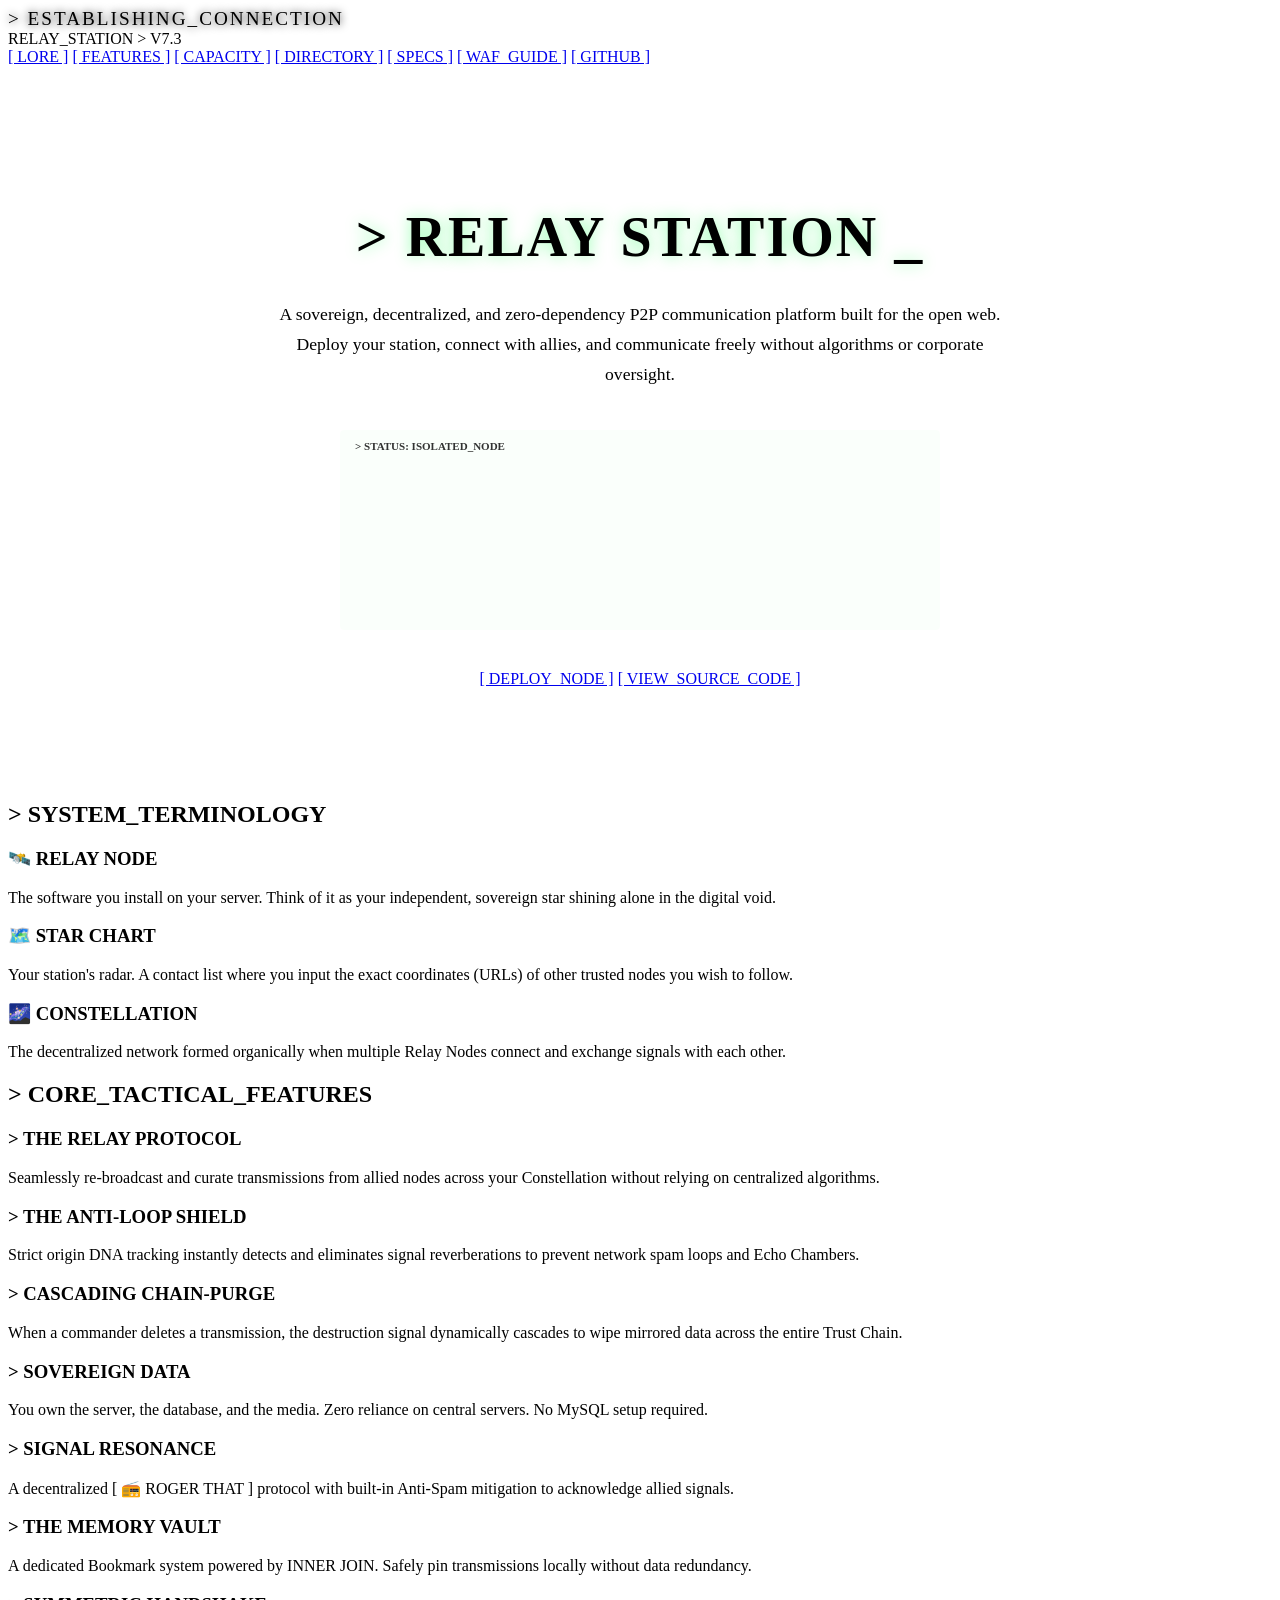
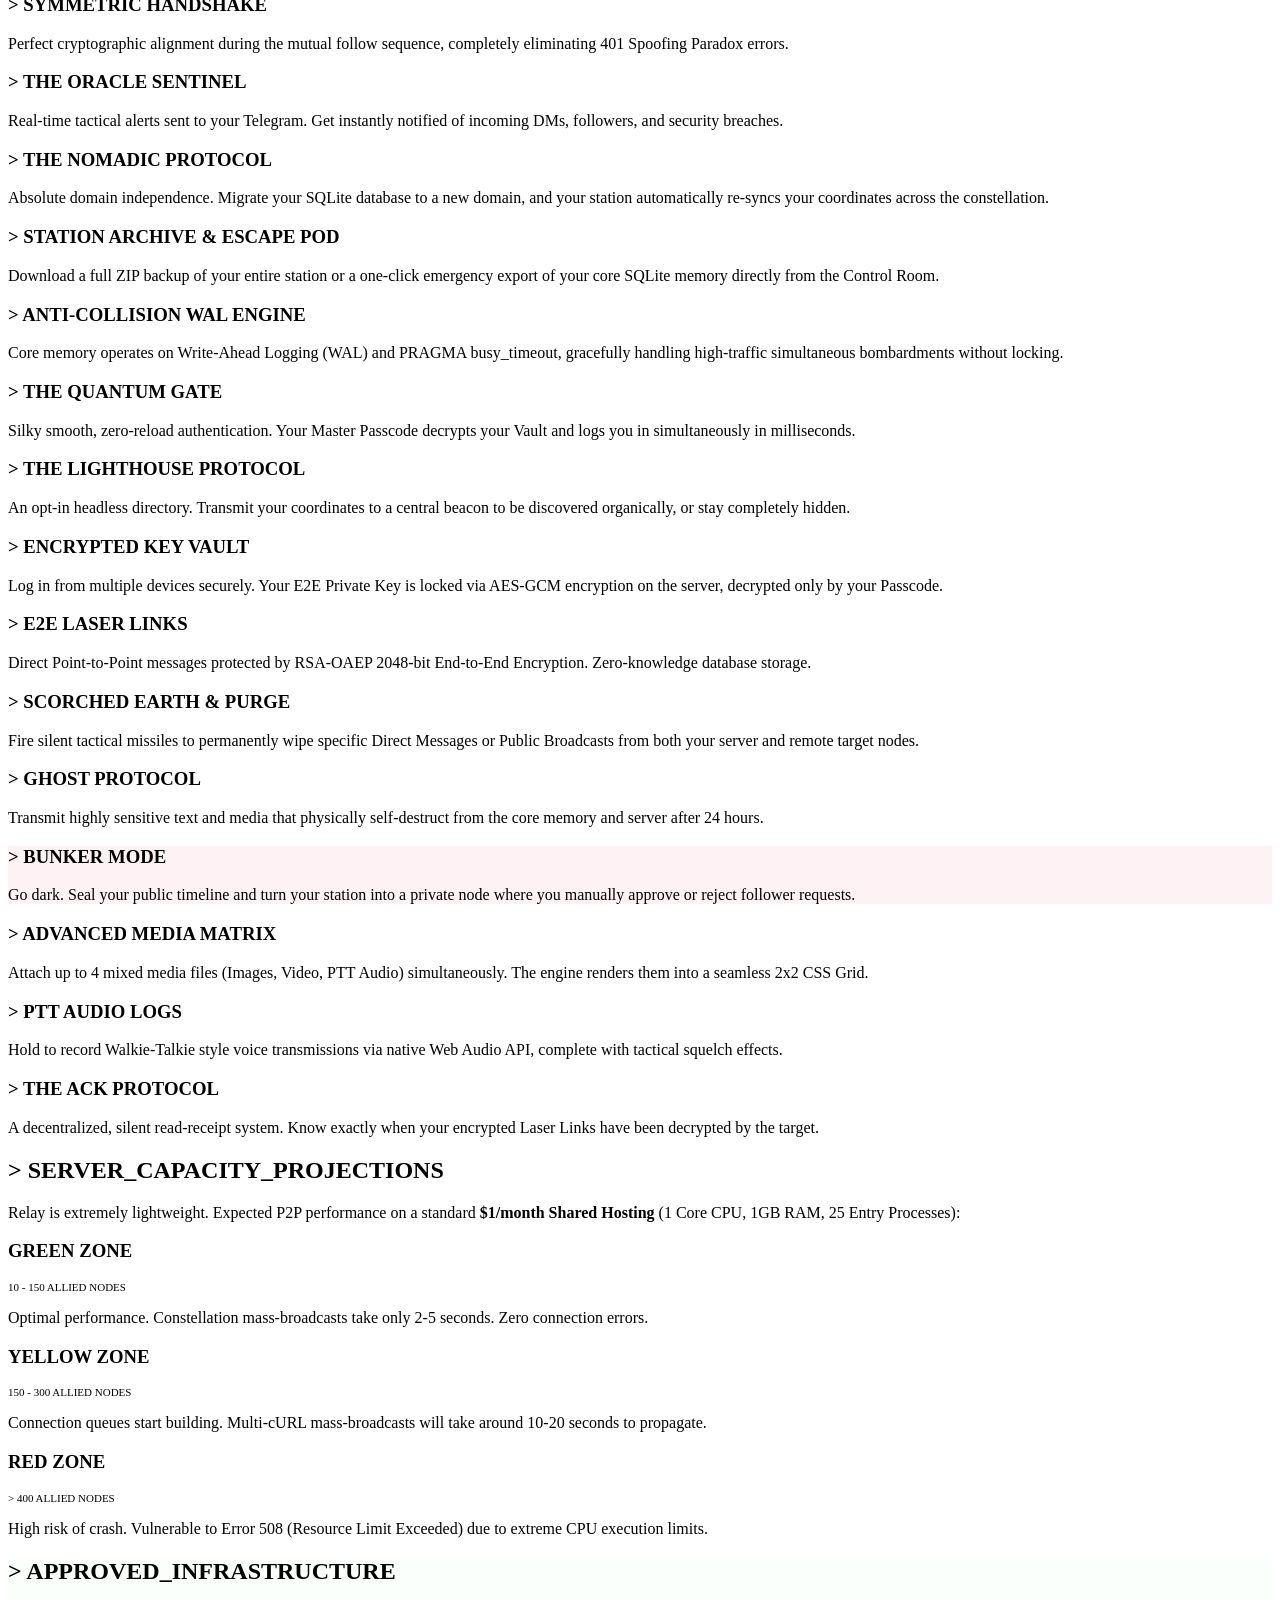
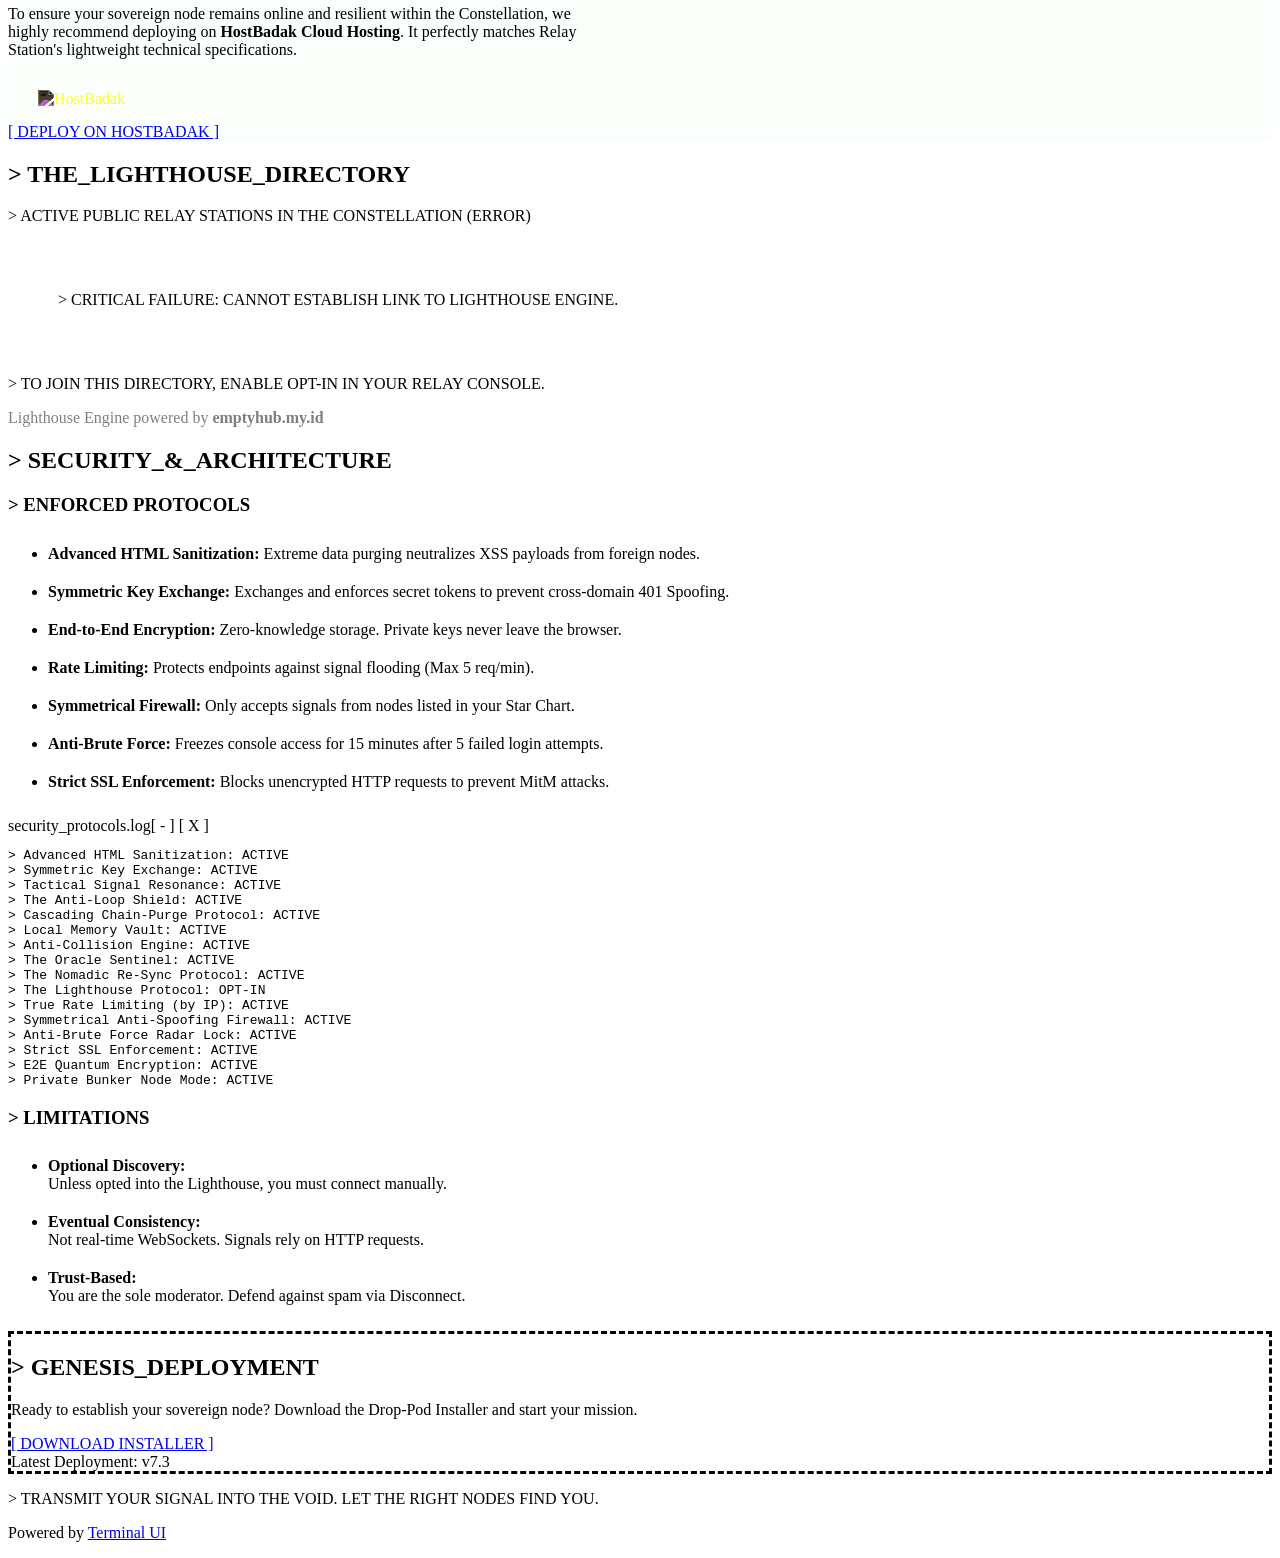
==== khusus/index.html @ 0b774e4c "Harden console, CSRF everywhere, remove the OTA RCE chain PHASE 3 - CSRF AND POST-ONLY STATE CHANGES" ====
<!DOCTYPE html>
<!-- saved from url=(0032)https://relay-station.pages.dev/ -->
<html lang="en"><head><meta http-equiv="Content-Type" content="text/html; charset=UTF-8">
    
    <meta name="viewport" content="width=device-width, initial-scale=1.0">
    <title>Relay Station | Sovereign Communication Node</title>
    <link rel="icon" href="https://relay-station.pages.dev/icon.svg" type="image/svg+xml">
    <link href="./index_files/css2" rel="stylesheet">
    <link rel="stylesheet" href="./index_files/terminal.css">
    <style>
        .hero-section { min-height: 75vh; display: flex; flex-direction: column; justify-content: center; align-items: center; text-align: center; padding: 20px; }
        .hero-title { font-size: 3.5rem; color: var(--t-green); margin-bottom: 10px; text-shadow: 0 0 15px rgba(0, 255, 65, 0.4); text-transform: uppercase; letter-spacing: 2px; }
        .hero-subtitle { font-size: 1.1rem; color: var(--t-green-dim); max-width: 750px; margin-bottom: 40px; line-height: 1.7; }
        @media (max-width: 768px) { .hero-title { font-size: 2rem; } }
        
        .sponsor-logo { filter: invert(1) opacity(0.9); transition: 0.3s ease; }
        .sponsor-card:hover .sponsor-logo { filter: invert(1) drop-shadow(0 0 8px rgba(0,255,65,0.6)); }

        /* Lighthouse Card Styles */
        .node-card { border: 1px solid var(--t-green-dim); background: rgba(0, 255, 65, 0.02); transition: all 0.3s ease; }
        .node-card:hover { border-color: var(--t-green); background: rgba(0, 255, 65, 0.05); box-shadow: 0 0 15px rgba(0, 255, 65, 0.1); transform: translateY(-2px); }
        .copy-btn { cursor: pointer; }
    </style>
</head>
<body class="t-crt">

    <div id="t-splash-screen" class="t-splash hidden" style="z-index: 999999; background-color: var(--bg-base);">
        <div class="font-bold text-success text-center" id="splash-text" style="font-size: 1.2rem; letter-spacing: 2px; text-shadow: 0 0 8px currentColor;">
            &gt; ESTABLISHING_CONNECTION<span class="t-loading-dots"></span>
        </div>
    </div>

    <nav class="t-navbar m-0">
        <div class="t-nav-brand d-flex align-items-center gap-2">
            <span class="t-led-dot t-led-green"></span>
            RELAY_STATION <span class="fs-small text-muted fw-normal ml-2">&gt; V7.3</span>
        </div>
        <div class="t-nav-menu">
            <a href="https://relay-station.pages.dev/#terminology">[ LORE ]</a>
            <a href="https://relay-station.pages.dev/#features">[ FEATURES ]</a>
            <a href="https://relay-station.pages.dev/#capacity">[ CAPACITY ]</a>
            <a href="https://relay-station.pages.dev/#lighthouse">[ DIRECTORY ]</a>
            <a href="https://relay-station.pages.dev/#architecture">[ SPECS ]</a>
            <a href="https://github.com/jeannesbryan/relay-station/blob/main/SECURITY.md" target="_blank">[ WAF_GUIDE ]</a>
            <a href="https://github.com/jeannesbryan/relay-station" target="_blank">[ GITHUB ]</a>
        </div>
    </nav>

    <div class="t-container-fluid mt-0">
        
        <section class="hero-section">
            <h1 class="hero-title font-bold" id="hero-title" style="min-height: 1.2em;">&gt; RELAY STATION <span class="t-blink">_</span></h1>
            <p class="hero-subtitle" id="hero-subtitle" style="opacity: 1; transition: opacity 1s;">
                A sovereign, decentralized, and zero-dependency P2P communication platform built for the open web. 
                Deploy your station, connect with allies, and communicate freely without algorithms or corporate oversight.
            </p>

            <style>
                .t-radar-container { width: 100%; max-width: 600px; height: 200px; margin: 0 auto 40px auto; position: relative; border: 1px dashed var(--t-green-dim); background: rgba(0,255,65,0.02); border-radius: 4px; overflow: hidden; opacity: 0; transition: opacity 1s ease 0.2s; display: flex; align-items: center; justify-content: center; }
                .holo-log { position: absolute; top: 10px; left: 15px; font-size: 11px; color: var(--t-green); opacity: 0.8; font-weight: bold; text-shadow: 0 0 5px var(--t-green); }
                
                /* Nodes */
                .h-node { position: absolute; border-radius: 50%; transition: all 0.5s ease; z-index: 10; }
                .n-local { width: 14px; height: 14px; background: var(--t-green); box-shadow: 0 0 10px var(--t-green); left: 20%; top: 50%; transform: translateY(-50%); }
                .n-remote { width: 14px; height: 14px; background: var(--t-yellow); box-shadow: 0 0 10px var(--t-yellow); right: 20%; top: 50%; transform: translateY(-50%); opacity: 0; }
                .n-const { width: 8px; height: 8px; background: var(--t-green-dim); box-shadow: 0 0 5px var(--t-green-dim); opacity: 0; }
                .nc1 { top: 20%; left: 40%; } .nc2 { top: 80%; left: 60%; } .nc3 { top: 30%; right: 10%; } .nc4 { top: 75%; left: 10%; }

                /* Links */
                .h-link { position: absolute; height: 2px; background: var(--t-green-dim); box-shadow: 0 0 5px var(--t-green-dim); top: 50%; transform: translateY(-50%); left: 20%; width: 0; transition: width 0.5s ease; z-index: 5; transform-origin: left; display: flex; align-items: center; }
                .link-c { position: absolute; height: 1px; background: rgba(0,255,65,0.3); opacity: 0; transition: opacity 1s ease; z-index: 4; transform-origin: left; }
                
                /* Data Packets */
                .packet { width: 6px; height: 6px; background: #fff; border-radius: 50%; box-shadow: 0 0 8px #fff; position: absolute; opacity: 0; }
                @keyframes sendPacket { 0% { left: 0; opacity: 1; } 50% { opacity: 1; } 100% { left: 100%; opacity: 0; } }
                @keyframes recvPacket { 0% { left: 100%; opacity: 1; background: var(--t-yellow); box-shadow: 0 0 8px var(--t-yellow); } 50% { opacity: 1; } 100% { left: 0; opacity: 0; } }

                /* State: Phase 2 (Scanning & Handshake) */
                .phase-scan .n-remote { opacity: 1; }
                .phase-scan .h-link { width: 60%; }
                
                /* State: Phase 3 (Transmission/WAL) */
                .phase-tx .n-remote { opacity: 1; }
                .phase-tx .h-link { width: 60%; }
                .phase-tx .p1 { animation: sendPacket 1.5s infinite linear; }
                .phase-tx .p2 { animation: recvPacket 1.5s infinite linear 0.7s; }

                /* State: Phase 4 (Constellation) */
                .phase-const .n-remote { opacity: 1; background: var(--t-green); box-shadow: 0 0 10px var(--t-green); }
                .phase-const .h-link { width: 60%; }
                .phase-const .n-const { opacity: 1; }
                .phase-const .link-c { opacity: 1; }
                
                /* Hardcoded angles for constellation net */
                .lc1 { top: 50%; left: 20%; width: 25%; transform: rotate(-50deg); }
                .lc2 { top: 50%; left: 20%; width: 45%; transform: rotate(35deg); }
                .lc3 { top: 20%; left: 40%; width: 45%; transform: rotate(15deg); }
                .lc4 { top: 80%; left: 60%; width: 35%; transform: rotate(-55deg); }
            </style>

            <div id="radar-hologram" class="t-radar-container phase-iso" style="opacity: 1;">
                <div id="holo-log" class="holo-log">&gt; STATUS: ISOLATED_NODE</div>
                
                <div class="h-node n-local"></div>
                <div class="h-node n-remote"></div>
                <div class="h-node n-const nc1"></div>
                <div class="h-node n-const nc2"></div>
                <div class="h-node n-const nc3"></div>
                <div class="h-node n-const nc4"></div>

                <div class="h-link">
                    <div class="packet p1"></div>
                    <div class="packet p2"></div>
                </div>

                <div class="link-c lc1"></div>
                <div class="link-c lc2"></div>
                <div class="link-c lc3"></div>
                <div class="link-c lc4"></div>
            </div>

            <script>
                document.addEventListener('DOMContentLoaded', function() {
                    // Inject fade-in for hologram
                    setTimeout(() => { document.getElementById('radar-hologram').style.opacity = '1'; }, 2000);

                    // Hologram State Machine
                    const holo = document.getElementById('radar-hologram');
                    const log = document.getElementById('holo-log');
                    
                    const states = [
                        { class: 'phase-iso', text: '> STATUS: ISOLATED_NODE' },
                        { class: 'phase-scan', text: '> TARGET_LOCKED: INITIATING_HANDSHAKE' },
                        { class: 'phase-tx', text: '> E2E_LINK_ESTABLISHED: BI-DIRECTIONAL_TX' },
                        { class: 'phase-const', text: '> CONSTELLATION_ORGANIC_NETWORK_ACTIVE' }
                    ];
                    
                    let currState = 0;
                    setInterval(() => {
                        currState = (currState + 1) % states.length;
                        holo.className = 't-radar-container ' + states[currState].class;
                        log.innerText = states[currState].text;
                    }, 4000); // Mengubah fase setiap 4 detik
                });
            </script>
            <div class="d-flex justify-content-center flex-wrap gap-3" id="hero-buttons" style="opacity: 1; transition: opacity 1s 0.3s;">
                <a href="https://relay-station.pages.dev/#download" class="t-btn font-bold t-glow">[ DEPLOY_NODE ]</a>
                <a href="https://github.com/jeannesbryan/relay-station" class="t-btn warning" target="_blank">[ VIEW_SOURCE_CODE ]</a>
            </div>
        </section>

        <section id="terminology" class="mb-5 t-container">
            <h2 class="t-card-header text-center mb-4">&gt; SYSTEM_TERMINOLOGY</h2>
            <div class="t-grid t-grid-3">
                <div class="t-card mb-0 text-center">
                    <h3 class="font-bold mb-3 text-success">🛰️ RELAY NODE</h3>
                    <p class="text-muted fs-small m-0">The software you install on your server. Think of it as your independent, sovereign star shining alone in the digital void.</p>
                </div>
                <div class="t-card mb-0 text-center">
                    <h3 class="font-bold mb-3 text-success">🗺️ STAR CHART</h3>
                    <p class="text-muted fs-small m-0">Your station's radar. A contact list where you input the exact coordinates (URLs) of other trusted nodes you wish to follow.</p>
                </div>
                <div class="t-card mb-0 text-center">
                    <h3 class="font-bold mb-3 text-success">🌌 CONSTELLATION</h3>
                    <p class="text-muted fs-small m-0">The decentralized network formed organically when multiple Relay Nodes connect and exchange signals with each other.</p>
                </div>
            </div>
        </section>

        <section id="features" class="mb-5 t-container-fluid">
            <h2 class="t-card-header text-center mb-4">&gt; CORE_TACTICAL_FEATURES</h2>
            <div class="t-grid t-grid-3">
                <div class="t-card mb-0">
                    <h3 class="font-bold mb-2 text-success">&gt; THE RELAY PROTOCOL</h3>
                    <p class="text-muted fs-small m-0">Seamlessly re-broadcast and curate transmissions from allied nodes across your Constellation without relying on centralized algorithms.</p>
                </div>
                <div class="t-card mb-0">
                    <h3 class="font-bold mb-2 text-success">&gt; THE ANTI-LOOP SHIELD</h3>
                    <p class="text-muted fs-small m-0">Strict origin DNA tracking instantly detects and eliminates signal reverberations to prevent network spam loops and Echo Chambers.</p>
                </div>
                <div class="t-card mb-0">
                    <h3 class="font-bold mb-2 text-danger">&gt; CASCADING CHAIN-PURGE</h3>
                    <p class="text-muted fs-small m-0">When a commander deletes a transmission, the destruction signal dynamically cascades to wipe mirrored data across the entire Trust Chain.</p>
                </div>
                <div class="t-card mb-0">
                    <h3 class="font-bold mb-2 text-warning">&gt; SOVEREIGN DATA</h3>
                    <p class="text-muted fs-small m-0">You own the server, the database, and the media. Zero reliance on central servers. No MySQL setup required.</p>
                </div>
                <div class="t-card mb-0">
                    <h3 class="font-bold mb-2 text-success">&gt; SIGNAL RESONANCE</h3>
                    <p class="text-muted fs-small m-0">A decentralized [ 📻 ROGER THAT ] protocol with built-in Anti-Spam mitigation to acknowledge allied signals.</p>
                </div>
                <div class="t-card mb-0">
                    <h3 class="font-bold mb-2 text-success">&gt; THE MEMORY VAULT</h3>
                    <p class="text-muted fs-small m-0">A dedicated Bookmark system powered by INNER JOIN. Safely pin transmissions locally without data redundancy.</p>
                </div>
                <div class="t-card mb-0">
                    <h3 class="font-bold mb-2 text-warning">&gt; SYMMETRIC HANDSHAKE</h3>
                    <p class="text-muted fs-small m-0">Perfect cryptographic alignment during the mutual follow sequence, completely eliminating 401 Spoofing Paradox errors.</p>
                </div>
                <div class="t-card mb-0">
                    <h3 class="font-bold mb-2 text-warning">&gt; THE ORACLE SENTINEL</h3>
                    <p class="text-muted fs-small m-0">Real-time tactical alerts sent to your Telegram. Get instantly notified of incoming DMs, followers, and security breaches.</p>
                </div>
                <div class="t-card mb-0">
                    <h3 class="font-bold mb-2 text-warning">&gt; THE NOMADIC PROTOCOL</h3>
                    <p class="text-muted fs-small m-0">Absolute domain independence. Migrate your SQLite database to a new domain, and your station automatically re-syncs your coordinates across the constellation.</p>
                </div>
                <div class="t-card mb-0">
                    <h3 class="font-bold mb-2 text-success">&gt; STATION ARCHIVE &amp; ESCAPE POD</h3>
                    <p class="text-muted fs-small m-0">Download a full ZIP backup of your entire station or a one-click emergency export of your core SQLite memory directly from the Control Room.</p>
                </div>
                <div class="t-card mb-0">
                    <h3 class="font-bold mb-2 text-success">&gt; ANTI-COLLISION WAL ENGINE</h3>
                    <p class="text-muted fs-small m-0">Core memory operates on Write-Ahead Logging (WAL) and PRAGMA busy_timeout, gracefully handling high-traffic simultaneous bombardments without locking.</p>
                </div>
                <div class="t-card mb-0">
                    <h3 class="font-bold mb-2 text-success">&gt; THE QUANTUM GATE</h3>
                    <p class="text-muted fs-small m-0">Silky smooth, zero-reload authentication. Your Master Passcode decrypts your Vault and logs you in simultaneously in milliseconds.</p>
                </div>
                <div class="t-card mb-0">
                    <h3 class="font-bold mb-2 text-warning">&gt; THE LIGHTHOUSE PROTOCOL</h3>
                    <p class="text-muted fs-small m-0">An opt-in headless directory. Transmit your coordinates to a central beacon to be discovered organically, or stay completely hidden.</p>
                </div>
                <div class="t-card mb-0">
                    <h3 class="font-bold mb-2 text-warning">&gt; ENCRYPTED KEY VAULT</h3>
                    <p class="text-muted fs-small m-0">Log in from multiple devices securely. Your E2E Private Key is locked via AES-GCM encryption on the server, decrypted only by your Passcode.</p>
                </div>
                <div class="t-card mb-0">
                    <h3 class="font-bold mb-2 text-warning">&gt; E2E LASER LINKS</h3>
                    <p class="text-muted fs-small m-0">Direct Point-to-Point messages protected by RSA-OAEP 2048-bit End-to-End Encryption. Zero-knowledge database storage.</p>
                </div>
                <div class="t-card mb-0">
                    <h3 class="font-bold mb-2 text-danger">&gt; SCORCHED EARTH &amp; PURGE</h3>
                    <p class="text-muted fs-small m-0">Fire silent tactical missiles to permanently wipe specific Direct Messages or Public Broadcasts from both your server and remote target nodes.</p>
                </div>
                <div class="t-card mb-0">
                    <h3 class="font-bold mb-2 text-danger">&gt; GHOST PROTOCOL</h3>
                    <p class="text-muted fs-small m-0">Transmit highly sensitive text and media that physically self-destruct from the core memory and server after 24 hours.</p>
                </div>
                <div class="t-card mb-0" style="border-color: var(--t-red); background: rgba(255,0,65,0.05);">
                    <h3 class="font-bold mb-2 text-danger">&gt; BUNKER MODE</h3>
                    <p class="text-muted fs-small m-0">Go dark. Seal your public timeline and turn your station into a private node where you manually approve or reject follower requests.</p>
                </div>
                <div class="t-card mb-0">
                    <h3 class="font-bold mb-2 text-success">&gt; ADVANCED MEDIA MATRIX</h3>
                    <p class="text-muted fs-small m-0">Attach up to 4 mixed media files (Images, Video, PTT Audio) simultaneously. The engine renders them into a seamless 2x2 CSS Grid.</p>
                </div>
                <div class="t-card mb-0">
                    <h3 class="font-bold mb-2 text-success">&gt; PTT AUDIO LOGS</h3>
                    <p class="text-muted fs-small m-0">Hold to record Walkie-Talkie style voice transmissions via native Web Audio API, complete with tactical squelch effects.</p>
                </div>
                <div class="t-card mb-0">
                    <h3 class="font-bold mb-2 text-success">&gt; THE ACK PROTOCOL</h3>
                    <p class="text-muted fs-small m-0">A decentralized, silent read-receipt system. Know exactly when your encrypted Laser Links have been decrypted by the target.</p>
                </div>
            </div>
        </section>

        <section id="capacity" class="mb-5 t-container">
            <h2 class="t-card-header text-center mb-2">&gt; SERVER_CAPACITY_PROJECTIONS</h2>
            <p class="text-center text-muted mb-4 fs-small">Relay is extremely lightweight. Expected P2P performance on a standard <strong>$1/month Shared Hosting</strong> (1 Core CPU, 1GB RAM, 25 Entry Processes):</p>
            
            <div class="t-grid t-grid-3">
                <div class="t-card mb-0" style="border-color: var(--t-green-dim);">
                    <h3 class="font-bold mb-2 text-success"><span class="t-led-dot t-led-green"></span> GREEN ZONE</h3>
                    <div class="text-success mb-2" style="font-size: 11px;">10 - 150 ALLIED NODES</div>
                    <p class="text-muted fs-small m-0">Optimal performance. Constellation mass-broadcasts take only 2-5 seconds. Zero connection errors.</p>
                </div>
                <div class="t-card mb-0 warning">
                    <h3 class="font-bold mb-2 text-warning"><span class="t-led-dot t-led-yellow"></span> YELLOW ZONE</h3>
                    <div class="text-warning mb-2" style="font-size: 11px;">150 - 300 ALLIED NODES</div>
                    <p class="text-muted fs-small m-0">Connection queues start building. Multi-cURL mass-broadcasts will take around 10-20 seconds to propagate.</p>
                </div>
                <div class="t-card mb-0 danger">
                    <h3 class="font-bold mb-2 text-danger"><span class="t-led-dot t-led-red"></span> RED ZONE</h3>
                    <div class="text-danger mb-2" style="font-size: 11px;">&gt; 400 ALLIED NODES</div>
                    <p class="text-muted fs-small m-0">High risk of crash. Vulnerable to Error 508 (Resource Limit Exceeded) due to extreme CPU execution limits.</p>
                </div>
            </div>
        </section>

        <section id="hosting" class="mb-5 t-container">
             <div class="t-card p-5 text-center d-flex flex-column align-items-center" style="border-color: var(--t-green-dim); background: rgba(0,255,65,0.02);">
                 <h2 class="text-warning mb-3">&gt; APPROVED_INFRASTRUCTURE</h2>
                 <p class="text-muted mb-4" style="max-width: 600px;">To ensure your sovereign node remains online and resilient within the Constellation, we highly recommend deploying on <strong>HostBadak Cloud Hosting</strong>. It perfectly matches Relay Station's lightweight technical specifications.</p>
                 
                 <a href="https://www.hostbadak.com/cloud-hosting-essential.html" target="_blank" class="mb-4 sponsor-card" style="display: inline-block; padding: 15px 30px; background: rgba(255,255,255,0.03); border: 1px dashed var(--t-green); border-radius: 4px; text-decoration: none;">
                     <img src="./index_files/logo.png" alt="HostBadak" class="sponsor-logo" style="max-height: 45px;">
                 </a>
                 <br>
                 <a href="https://www.hostbadak.com/cloud-hosting-essential.html" target="_blank" class="t-btn warning font-bold">[ DEPLOY ON HOSTBADAK ]</a>
             </div>
        </section>

        <section id="lighthouse" class="mb-5 t-container-fluid">
            <h2 class="t-card-header text-center mb-2">&gt; THE_LIGHTHOUSE_DIRECTORY</h2>
            <p class="text-center text-muted mb-4 fs-small">
                &gt; ACTIVE PUBLIC RELAY STATIONS IN THE CONSTELLATION 
                (<span id="node-count" class="text-danger font-bold t-blink">ERROR</span>)
            </p>
            
            <div id="directory-grid" class="t-grid t-grid-3">
                        <div class="text-center text-danger" style="grid-column: 1 / -1; padding: 50px; border: 1px dashed var(--t-red);">
                            &gt; CRITICAL FAILURE: CANNOT ESTABLISH LINK TO LIGHTHOUSE ENGINE.
                        </div></div>
            
            <div class="text-center mt-3">
                <p class="fs-small text-muted">&gt; TO JOIN THIS DIRECTORY, ENABLE OPT-IN IN YOUR RELAY CONSOLE.</p>
                <p class="fs-small text-muted" style="opacity: 0.5;">Lighthouse Engine powered by <strong>emptyhub.my.id</strong></p>
            </div>
        </section>

        <section id="architecture" class="mb-5 t-container">
            <h2 class="t-card-header mb-4">&gt; SECURITY_&amp;_ARCHITECTURE</h2>
            <div class="t-grid-layout">
                <div class="t-main-panel t-card mb-0">
                    <h3 class="text-success mb-3">&gt; ENFORCED PROTOCOLS</h3>
                    <ul class="t-list-group m-0" style="border: none;">
                        <li class="t-list-item" style="border-bottom: 1px dashed var(--t-green-dim); padding: 10px 0;">
                            <strong>Advanced HTML Sanitization:</strong> <span class="fs-small text-muted">Extreme data purging neutralizes XSS payloads from foreign nodes.</span>
                        </li>
                        <li class="t-list-item" style="border-bottom: 1px dashed var(--t-green-dim); padding: 10px 0;">
                            <strong>Symmetric Key Exchange:</strong> <span class="fs-small text-muted">Exchanges and enforces secret tokens to prevent cross-domain 401 Spoofing.</span>
                        </li>
                        <li class="t-list-item" style="border-bottom: 1px dashed var(--t-green-dim); padding: 10px 0;">
                            <strong>End-to-End Encryption:</strong> <span class="fs-small text-muted">Zero-knowledge storage. Private keys never leave the browser.</span>
                        </li>
                        <li class="t-list-item" style="border-bottom: 1px dashed var(--t-green-dim); padding: 10px 0;">
                            <strong>Rate Limiting:</strong> <span class="fs-small text-muted">Protects endpoints against signal flooding (Max 5 req/min).</span>
                        </li>
                        <li class="t-list-item" style="border-bottom: 1px dashed var(--t-green-dim); padding: 10px 0;">
                            <strong>Symmetrical Firewall:</strong> <span class="fs-small text-muted">Only accepts signals from nodes listed in your Star Chart.</span>
                        </li>
                        <li class="t-list-item" style="border-bottom: 1px dashed var(--t-green-dim); padding: 10px 0;">
                            <strong>Anti-Brute Force:</strong> <span class="fs-small text-muted">Freezes console access for 15 minutes after 5 failed login attempts.</span>
                        </li>
                        <li class="t-list-item" style="border-bottom: 1px dashed var(--t-green-dim); padding: 10px 0;">
                            <strong>Strict SSL Enforcement:</strong> <span class="fs-small text-muted">Blocks unencrypted HTTP requests to prevent MitM attacks.</span>
                        </li>
                    </ul>
                    <div class="t-window mt-4 mb-0">
                        <div class="t-window-header"><span>security_protocols.log</span><span>[ - ] [ X ]</span></div>
                        <pre class="t-window-body"><code>&gt; Advanced HTML Sanitization: ACTIVE
&gt; Symmetric Key Exchange: ACTIVE
&gt; Tactical Signal Resonance: ACTIVE
&gt; The Anti-Loop Shield: ACTIVE
&gt; Cascading Chain-Purge Protocol: ACTIVE
&gt; Local Memory Vault: ACTIVE
&gt; Anti-Collision Engine: ACTIVE
&gt; The Oracle Sentinel: ACTIVE
&gt; The Nomadic Re-Sync Protocol: ACTIVE
&gt; The Lighthouse Protocol: OPT-IN
&gt; True Rate Limiting (by IP): ACTIVE
&gt; Symmetrical Anti-Spoofing Firewall: ACTIVE
&gt; Anti-Brute Force Radar Lock: ACTIVE
&gt; Strict SSL Enforcement: ACTIVE
&gt; E2E Quantum Encryption: ACTIVE
&gt; Private Bunker Node Mode: ACTIVE</code></pre>
                    </div>
                </div>
                
                <aside class="t-side-panel t-card warning mb-0">
                    <h3 class="text-warning mb-3">&gt; LIMITATIONS</h3>
                    <ul class="t-list-group m-0" style="border: none;">
                        <li class="t-list-item" style="border-bottom: 1px dashed var(--t-yellow); padding: 10px 0;">
                            <strong class="text-warning">Optional Discovery:</strong><br><span class="fs-small text-muted">Unless opted into the Lighthouse, you must connect manually.</span>
                        </li>
                        <li class="t-list-item" style="border-bottom: 1px dashed var(--t-yellow); padding: 10px 0;">
                            <strong class="text-warning">Eventual Consistency:</strong><br><span class="fs-small text-muted">Not real-time WebSockets. Signals rely on HTTP requests.</span>
                        </li>
                        <li class="t-list-item" style="border-bottom: none; padding: 10px 0;">
                            <strong class="text-warning">Trust-Based:</strong><br><span class="fs-small text-muted">You are the sole moderator. Defend against spam via Disconnect.</span>
                        </li>
                    </ul>
                </aside>
            </div>
        </section>

        <section id="download" class="mb-5 t-container text-center">
             <div class="t-card p-5" style="border-style: dashed;">
                 <h2 class="text-success mb-3">&gt; GENESIS_DEPLOYMENT</h2>
                 <p class="text-muted mb-4">Ready to establish your sovereign node? Download the Drop-Pod Installer and start your mission.</p>
                 <a href="https://github.com/jeannesbryan/relay-station/releases" target="_blank" class="t-btn font-bold t-glow px-4 py-3" style="font-size: 16px;">[ DOWNLOAD INSTALLER ]</a>
                 <div id="latest-version" class="mt-4 fs-small text-muted">Latest Deployment: <strong class="text-success">v7.3</strong></div>
             </div>
        </section>

        <footer class="text-center text-muted t-border-top pt-4 pb-4 mt-5">
            <p class="mb-2">&gt; TRANSMIT YOUR SIGNAL INTO THE VOID. LET THE RIGHT NODES FIND YOU.</p>
            <p class="fs-small m-0">Powered by <a href="https://terminal-ui.pages.dev/" target="_blank" class="text-muted" style="text-decoration: underline;">Terminal UI</a></p>
        </footer>

    </div>

    <script src="./index_files/terminal.js"></script>
    <script>
        // Utilities for HTML escaping and Copy to Clipboard
        function escapeHTML(str) {
            if (!str) return '';
            return str.replace(/[&<>'"]/g, 
                tag => ({
                    '&': '&amp;',
                    '<': '&lt;',
                    '>': '&gt;',
                    "'": '&#39;',
                    '"': '&quot;'
                }[tag])
            );
        }

        function copyCoordinates(url, btnElement) {
            navigator.clipboard.writeText(url).then(() => {
                const originalText = btnElement.innerText;
                btnElement.innerText = '[ COPIED! ]';
                btnElement.classList.add('success');
                Terminal.toast('[✓] COORDINATES COPIED', 'success');
                setTimeout(() => {
                    btnElement.innerText = originalText;
                    btnElement.classList.remove('success');
                }, 2000);
            }).catch(() => {
                Terminal.toast('[!] FAILED TO COPY', 'danger');
            });
        }

        document.addEventListener('DOMContentLoaded', function() {
            setTimeout(() => {
                Terminal.typewrite('hero-title', '> RELAY STATION', 60, () => {
                    document.getElementById('hero-title').innerHTML = '> RELAY STATION <span class="t-blink">_</span>';
                    document.getElementById('hero-subtitle').style.opacity = '1';
                    document.getElementById('hero-buttons').style.opacity = '1';
                });
            }, 1800); 

            // GitHub Auto-Fetch Version
            fetch('https://api.github.com/repos/jeannesbryan/relay-station/releases/latest')
                .then(response => response.json())
                .then(data => {
                    if(data.tag_name) {
                        document.getElementById('latest-version').innerHTML = 'Latest Deployment: <strong class="text-success">' + data.tag_name + '</strong>';
                    } else {
                        document.getElementById('latest-version').innerHTML = 'Latest Deployment: v7.3';
                    }
                })
                .catch(e => {
                    document.getElementById('latest-version').innerHTML = 'Latest Deployment: v7.3';
                });

            // THE LIGHTHOUSE FETCH LOGIC
            const LIGHTHOUSE_API_URL = 'https://relay.emptyhub.my.id/api_directory.php';
            const grid = document.getElementById('directory-grid');
            const countDisplay = document.getElementById('node-count');

            fetch(LIGHTHOUSE_API_URL)
                .then(response => { if (!response.ok) throw new Error('Signal lost'); return response.json(); })
                .then(data => {
                    grid.innerHTML = '';
                    countDisplay.innerText = data.count || 0;
                    countDisplay.classList.remove('t-blink');

                    if (data.count === 0 || !data.nodes || data.nodes.length === 0) {
                        grid.innerHTML = `
                            <div class="text-center text-warning" style="grid-column: 1 / -1; padding: 50px; border: 1px dashed var(--t-yellow);">
                                > NO ACTIVE PUBLIC STATIONS DETECTED.
                            </div>`;
                        return;
                    }

                    data.nodes.forEach(node => {
                        const lastSeenDate = new Date(node.last_seen + 'Z'); 
                        const now = new Date();
                        const diffHours = Math.floor((now - lastSeenDate) / (1000 * 60 * 60));
                        
                        let statusBadge = '<span class="t-badge success" style="font-size: 10px;">[ ONLINE ]</span>';
                        if (diffHours > 24) {
                            statusBadge = '<span class="t-badge warning" style="font-size: 10px;">[ WEAK_SIGNAL ]</span>';
                        }

                        const cardHTML = `
                            <div class="t-card mb-0 node-card">
                                <div class="d-flex justify-content-between align-items-start mb-2">
                                    <h3 class="font-bold text-success m-0" style="font-size: 1.1rem; overflow: hidden; text-overflow: ellipsis; white-space: nowrap; max-width: 70%;" title="${escapeHTML(node.station_name)}">> ${escapeHTML(node.station_name)}</h3>
                                    ${statusBadge}
                                </div>
                                
                                <div class="text-muted fs-small mb-3" style="height: 60px; overflow: hidden; word-wrap: break-word;">
                                    ${escapeHTML(node.station_bio) || '<em>[ No broadcast message ]</em>'}
                                </div>
                                
                                <div class="t-border-top pt-2 d-flex justify-content-between align-items-center">
                                    <div class="text-success fs-small" style="max-width: 60%; overflow: hidden; text-overflow: ellipsis; white-space: nowrap;" title="${escapeHTML(node.planet_url)}">
                                        ${escapeHTML(node.planet_url)}
                                    </div>
                                    <button onclick="copyCoordinates('${escapeHTML(node.planet_url)}', this)" class="t-btn t-btn-sm copy-btn" style="white-space: nowrap; font-size: 10px; padding: 2px 5px;">
                                        [ COPY ]
                                    </button>
                                </div>
                            </div>
                        `;
                        grid.insertAdjacentHTML('beforeend', cardHTML);
                    });
                })
                .catch(err => {
                    console.error(err);
                    countDisplay.innerText = 'ERROR';
                    countDisplay.classList.replace('text-success', 'text-danger');
                    grid.innerHTML = `
                        <div class="text-center text-danger" style="grid-column: 1 / -1; padding: 50px; border: 1px dashed var(--t-red);">
                            > CRITICAL FAILURE: CANNOT ESTABLISH LINK TO LIGHTHOUSE ENGINE.
                        </div>`;
                });
        });
    </script>
<!-- Cloudflare Pages Analytics --><script defer="" src="./index_files/beacon.min.js" data-cf-beacon="{&quot;token&quot;: &quot;c8f99fa1689e48bebab3170d0eae33e0&quot;}"></script><!-- Cloudflare Pages Analytics -->
</body></html>
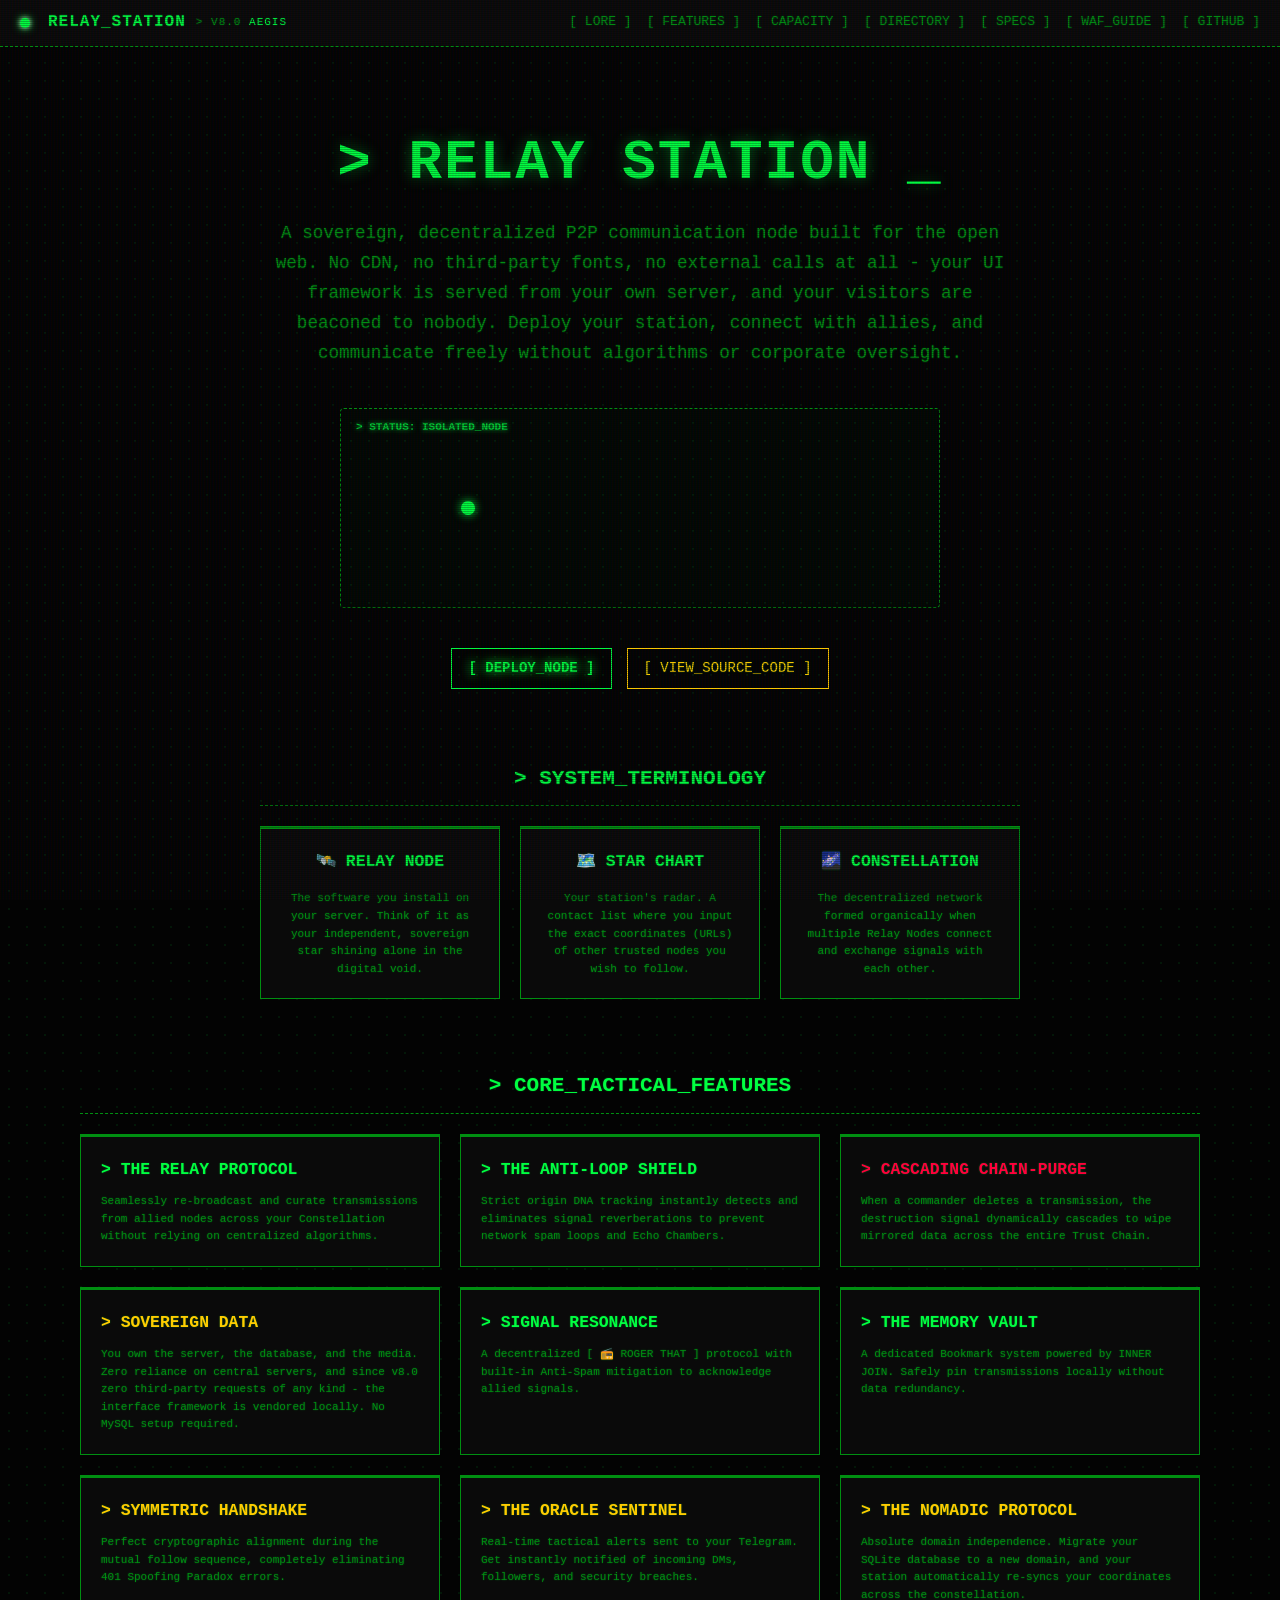
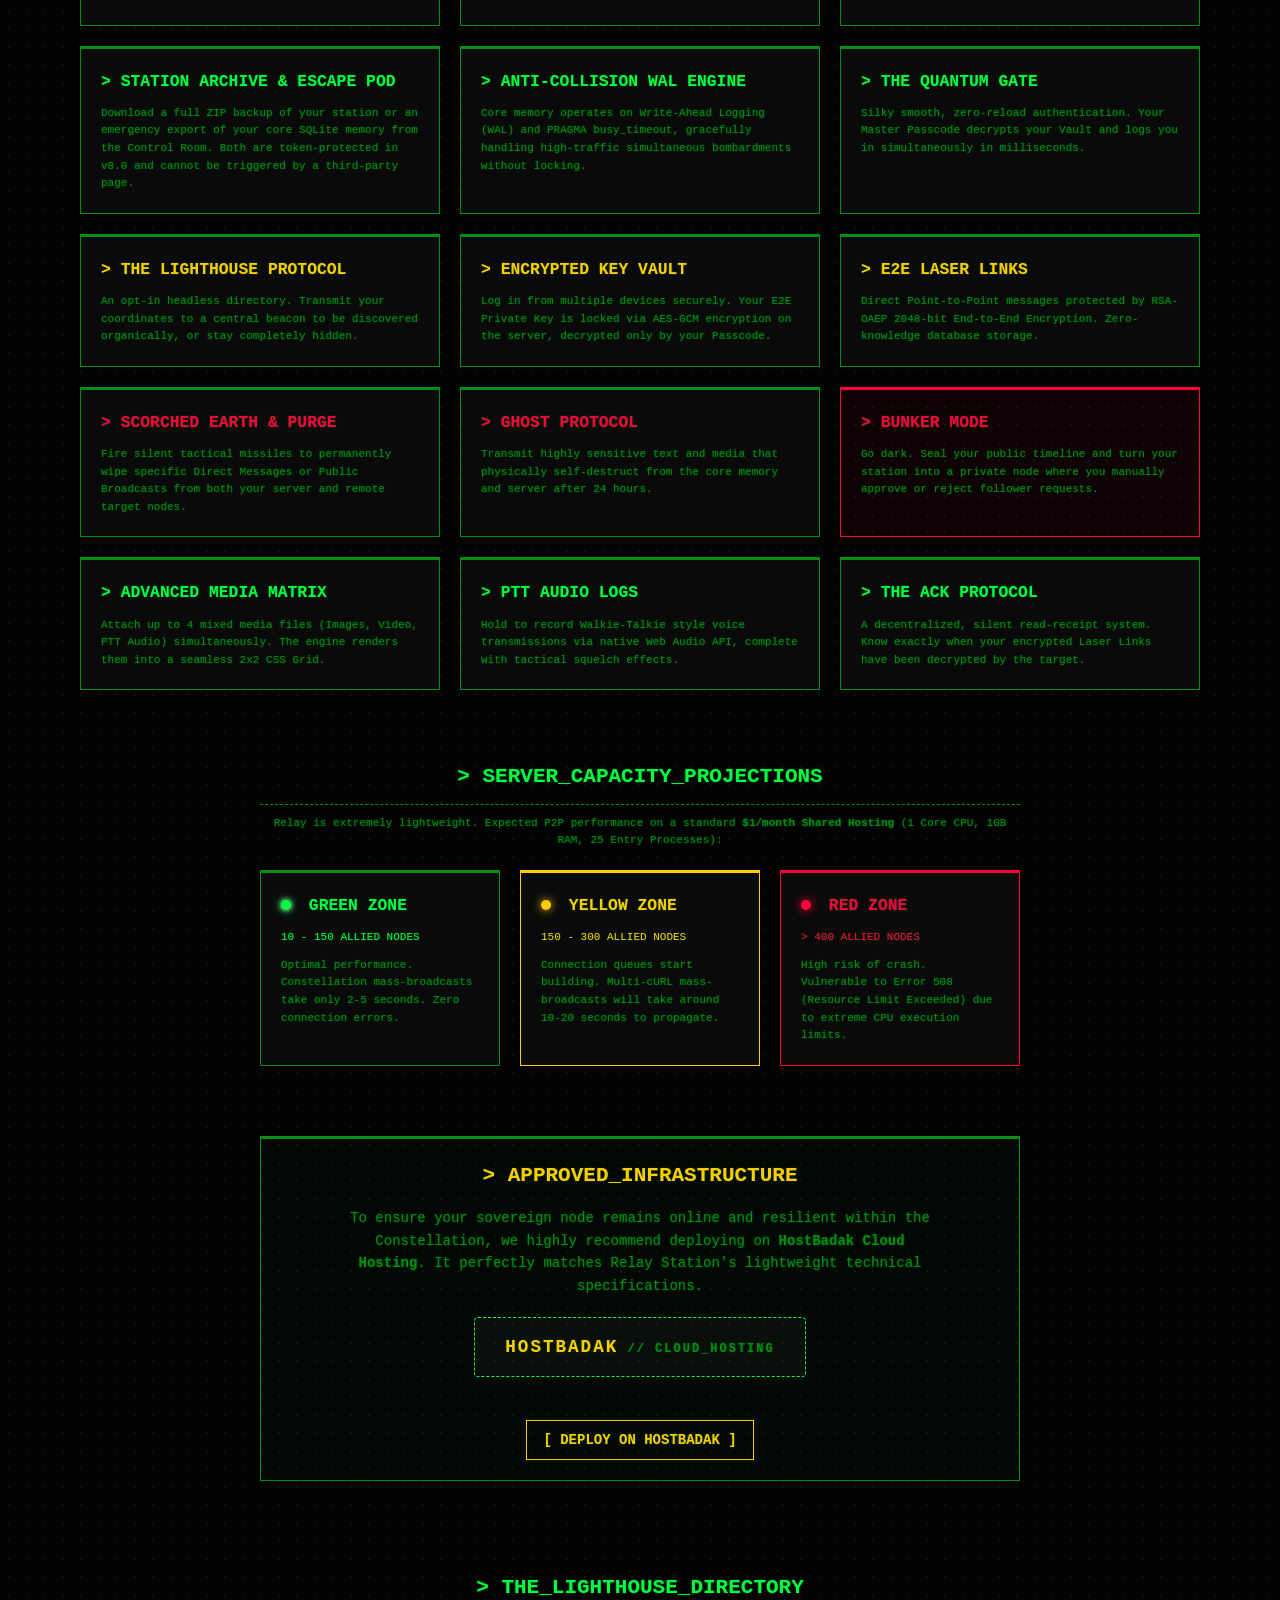
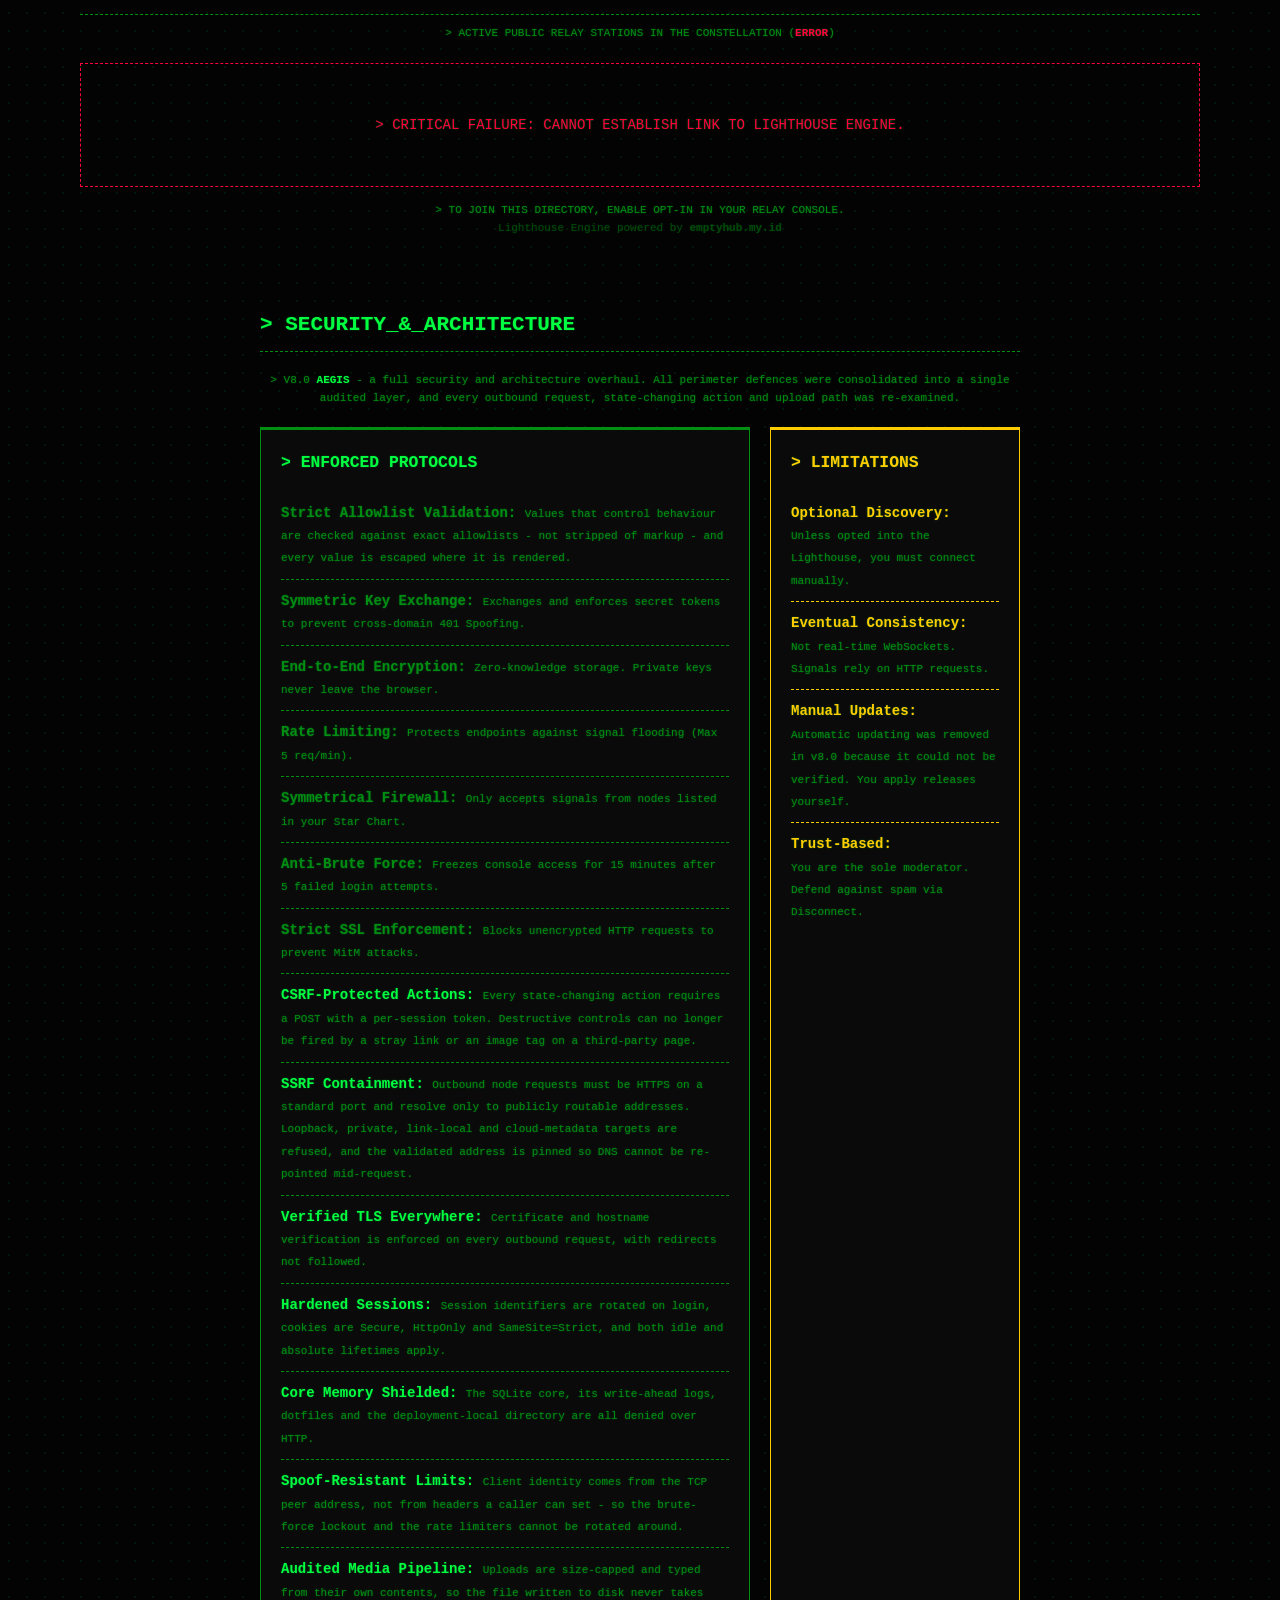
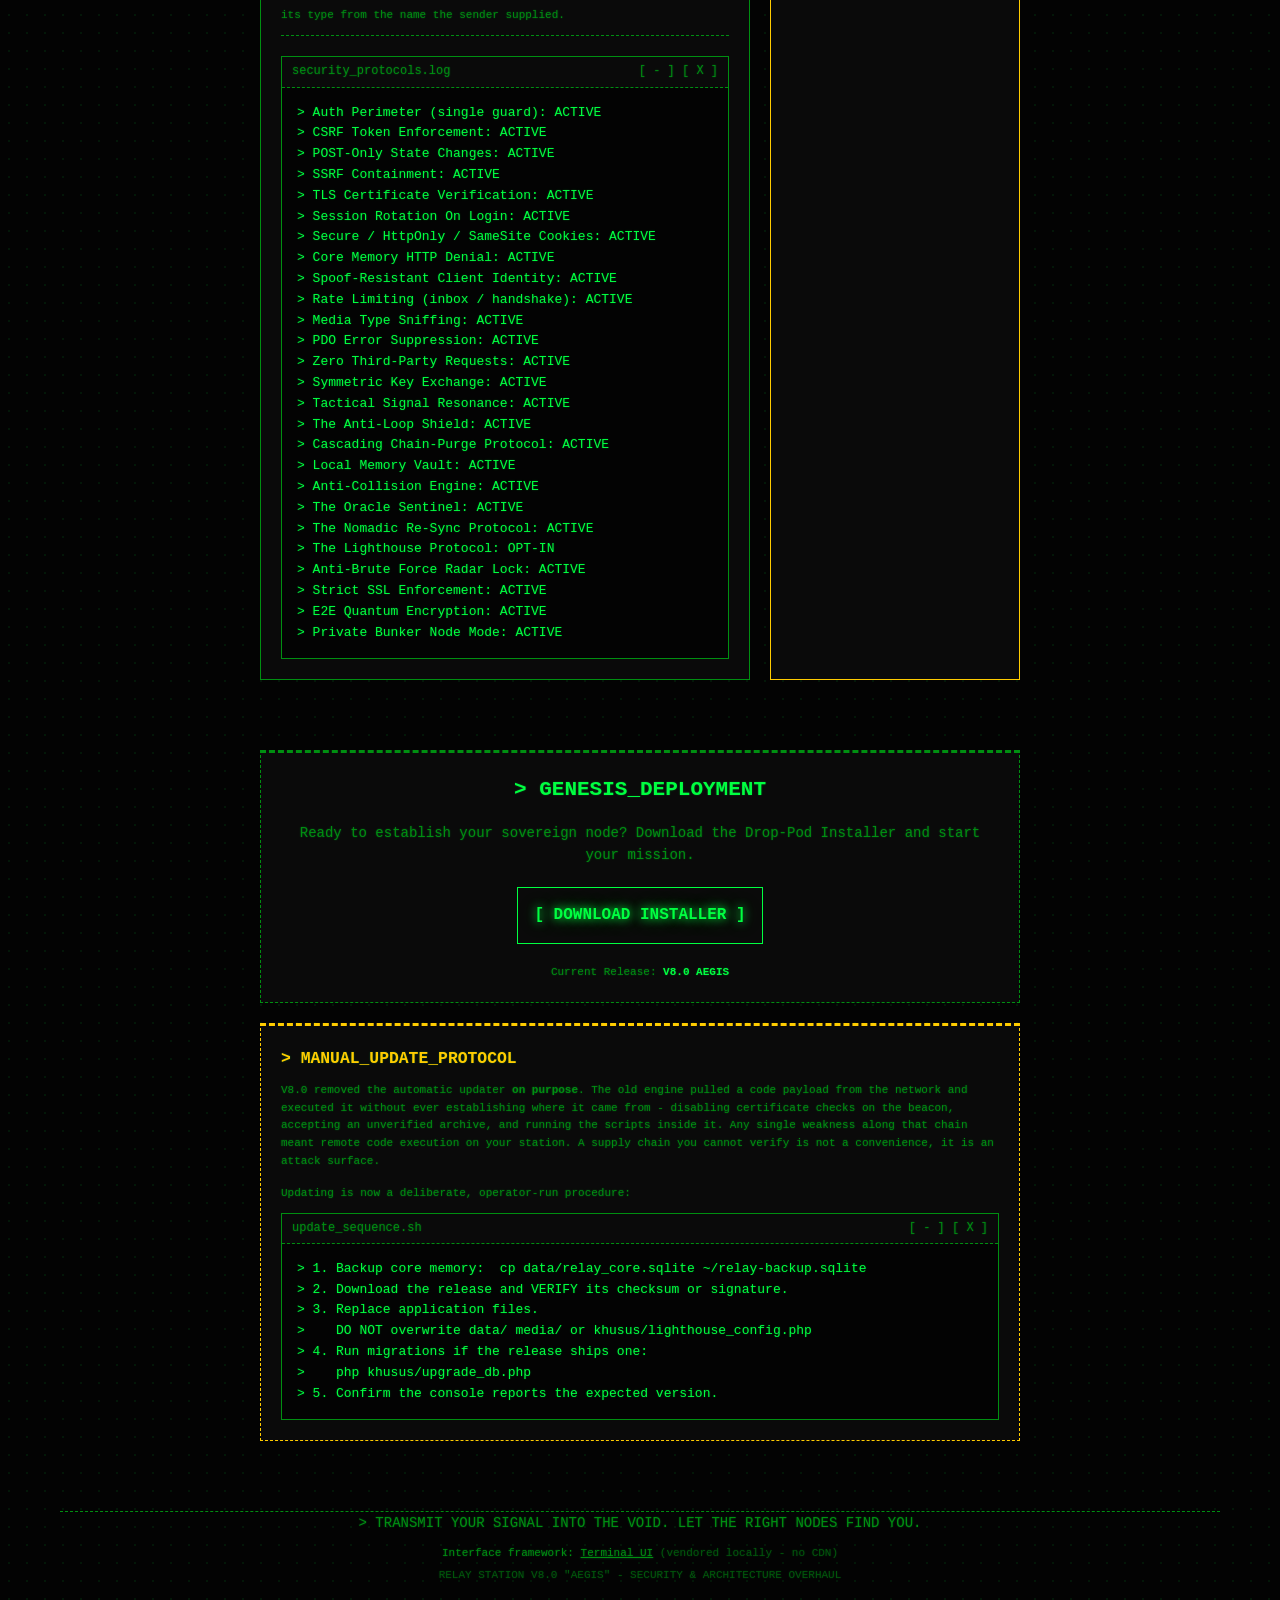
==== commit cbe87f7b: "Update the landing page for v8.0; unblock it in .htaccess TWO PROBLEMS, ONE OF THEM FATAL  1. The la" ====
--- a/khusus/index.html
+++ b/khusus/index.html
@@ -1,46 +1,46 @@
+
 <!DOCTYPE html>
-<!-- saved from url=(0032)https://relay-station.pages.dev/ -->
-<html lang="en"><head><meta http-equiv="Content-Type" content="text/html; charset=UTF-8">
-    
+<html lang="en">
+<head>
+    <meta charset="UTF-8">
     <meta name="viewport" content="width=device-width, initial-scale=1.0">
     <title>Relay Station | Sovereign Communication Node</title>
-    <link rel="icon" href="https://relay-station.pages.dev/icon.svg" type="image/svg+xml">
-    <link href="./index_files/css2" rel="stylesheet">
-    <link rel="stylesheet" href="./index_files/terminal.css">
+    <link rel="icon" href="../assets/icon.svg" type="image/svg+xml">
+    <link rel="stylesheet" href="../assets/terminal.css">
     <style>
         .hero-section { min-height: 75vh; display: flex; flex-direction: column; justify-content: center; align-items: center; text-align: center; padding: 20px; }
-        .hero-title { font-size: 3.5rem; color: var(--t-green); margin-bottom: 10px; text-shadow: 0 0 15px rgba(0, 255, 65, 0.4); text-transform: uppercase; letter-spacing: 2px; }
+        .hero-title { font-size: 3.5rem; color: var(--t-green); margin-bottom: 10px; text-shadow: 0 0 15px rgba(var(--t-accent-rgb), 0.4); text-transform: uppercase; letter-spacing: 2px; }
         .hero-subtitle { font-size: 1.1rem; color: var(--t-green-dim); max-width: 750px; margin-bottom: 40px; line-height: 1.7; }
         @media (max-width: 768px) { .hero-title { font-size: 2rem; } }
         
         .sponsor-logo { filter: invert(1) opacity(0.9); transition: 0.3s ease; }
-        .sponsor-card:hover .sponsor-logo { filter: invert(1) drop-shadow(0 0 8px rgba(0,255,65,0.6)); }
+        .sponsor-card:hover .sponsor-logo { filter: invert(1) drop-shadow(0 0 8px rgba(var(--t-accent-rgb), 0.6)); }
 
         /* Lighthouse Card Styles */
-        .node-card { border: 1px solid var(--t-green-dim); background: rgba(0, 255, 65, 0.02); transition: all 0.3s ease; }
-        .node-card:hover { border-color: var(--t-green); background: rgba(0, 255, 65, 0.05); box-shadow: 0 0 15px rgba(0, 255, 65, 0.1); transform: translateY(-2px); }
+        .node-card { border: 1px solid var(--t-green-dim); background: rgba(var(--t-accent-rgb), 0.02); transition: all 0.3s ease; }
+        .node-card:hover { border-color: var(--t-green); background: rgba(var(--t-accent-rgb), 0.05); box-shadow: 0 0 15px rgba(var(--t-accent-rgb), 0.1); transform: translateY(-2px); }
         .copy-btn { cursor: pointer; }
     </style>
 </head>
 <body class="t-crt">
 
-    <div id="t-splash-screen" class="t-splash hidden" style="z-index: 999999; background-color: var(--bg-base);">
+    <div id="t-splash-screen" class="t-splash" style="z-index: 999999; background-color: var(--bg-base);">
         <div class="font-bold text-success text-center" id="splash-text" style="font-size: 1.2rem; letter-spacing: 2px; text-shadow: 0 0 8px currentColor;">
-            &gt; ESTABLISHING_CONNECTION<span class="t-loading-dots"></span>
+            > ESTABLISHING_CONNECTION<span class="t-loading-dots"></span>
         </div>
     </div>
 
     <nav class="t-navbar m-0">
         <div class="t-nav-brand d-flex align-items-center gap-2">
             <span class="t-led-dot t-led-green"></span>
-            RELAY_STATION <span class="fs-small text-muted fw-normal ml-2">&gt; V7.3</span>
+            RELAY_STATION <span class="fs-small text-muted fw-normal ml-2">> V8.0 <span class="text-success">AEGIS</span></span>
         </div>
         <div class="t-nav-menu">
-            <a href="https://relay-station.pages.dev/#terminology">[ LORE ]</a>
-            <a href="https://relay-station.pages.dev/#features">[ FEATURES ]</a>
-            <a href="https://relay-station.pages.dev/#capacity">[ CAPACITY ]</a>
-            <a href="https://relay-station.pages.dev/#lighthouse">[ DIRECTORY ]</a>
-            <a href="https://relay-station.pages.dev/#architecture">[ SPECS ]</a>
+            <a href="#terminology">[ LORE ]</a>
+            <a href="#features">[ FEATURES ]</a>
+            <a href="#capacity">[ CAPACITY ]</a>
+            <a href="#lighthouse">[ DIRECTORY ]</a>
+            <a href="#architecture">[ SPECS ]</a>
             <a href="https://github.com/jeannesbryan/relay-station/blob/main/SECURITY.md" target="_blank">[ WAF_GUIDE ]</a>
             <a href="https://github.com/jeannesbryan/relay-station" target="_blank">[ GITHUB ]</a>
         </div>
@@ -49,14 +49,16 @@
     <div class="t-container-fluid mt-0">
         
         <section class="hero-section">
-            <h1 class="hero-title font-bold" id="hero-title" style="min-height: 1.2em;">&gt; RELAY STATION <span class="t-blink">_</span></h1>
-            <p class="hero-subtitle" id="hero-subtitle" style="opacity: 1; transition: opacity 1s;">
-                A sovereign, decentralized, and zero-dependency P2P communication platform built for the open web. 
-                Deploy your station, connect with allies, and communicate freely without algorithms or corporate oversight.
+            <h1 class="hero-title font-bold" id="hero-title" style="min-height: 1.2em;"></h1>
+            <p class="hero-subtitle" id="hero-subtitle" style="opacity: 0; transition: opacity 1s ease;">
+                A sovereign, decentralized P2P communication node built for the open web.
+                No CDN, no third-party fonts, no external calls at all - your UI framework is served from your own
+                server, and your visitors are beaconed to nobody. Deploy your station, connect with allies, and
+                communicate freely without algorithms or corporate oversight.
             </p>
 
             <style>
-                .t-radar-container { width: 100%; max-width: 600px; height: 200px; margin: 0 auto 40px auto; position: relative; border: 1px dashed var(--t-green-dim); background: rgba(0,255,65,0.02); border-radius: 4px; overflow: hidden; opacity: 0; transition: opacity 1s ease 0.2s; display: flex; align-items: center; justify-content: center; }
+                .t-radar-container { width: 100%; max-width: 600px; height: 200px; margin: 0 auto 40px auto; position: relative; border: 1px dashed var(--t-green-dim); background: rgba(var(--t-accent-rgb), 0.02); border-radius: 4px; overflow: hidden; opacity: 0; transition: opacity 1s ease 0.2s; display: flex; align-items: center; justify-content: center; }
                 .holo-log { position: absolute; top: 10px; left: 15px; font-size: 11px; color: var(--t-green); opacity: 0.8; font-weight: bold; text-shadow: 0 0 5px var(--t-green); }
                 
                 /* Nodes */
@@ -68,7 +70,7 @@
 
                 /* Links */
                 .h-link { position: absolute; height: 2px; background: var(--t-green-dim); box-shadow: 0 0 5px var(--t-green-dim); top: 50%; transform: translateY(-50%); left: 20%; width: 0; transition: width 0.5s ease; z-index: 5; transform-origin: left; display: flex; align-items: center; }
-                .link-c { position: absolute; height: 1px; background: rgba(0,255,65,0.3); opacity: 0; transition: opacity 1s ease; z-index: 4; transform-origin: left; }
+                .link-c { position: absolute; height: 1px; background: rgba(var(--t-accent-rgb), 0.3); opacity: 0; transition: opacity 1s ease; z-index: 4; transform-origin: left; }
                 
                 /* Data Packets */
                 .packet { width: 6px; height: 6px; background: #fff; border-radius: 50%; box-shadow: 0 0 8px #fff; position: absolute; opacity: 0; }
@@ -98,8 +100,8 @@
                 .lc4 { top: 80%; left: 60%; width: 35%; transform: rotate(-55deg); }
             </style>
 
-            <div id="radar-hologram" class="t-radar-container phase-iso" style="opacity: 1;">
-                <div id="holo-log" class="holo-log">&gt; STATUS: ISOLATED_NODE</div>
+            <div id="radar-hologram" class="t-radar-container phase-iso">
+                <div id="holo-log" class="holo-log">> STATUS: ISOLATED_NODE</div>
                 
                 <div class="h-node n-local"></div>
                 <div class="h-node n-remote"></div>
@@ -143,14 +145,14 @@
                     }, 4000); // Mengubah fase setiap 4 detik
                 });
             </script>
-            <div class="d-flex justify-content-center flex-wrap gap-3" id="hero-buttons" style="opacity: 1; transition: opacity 1s 0.3s;">
-                <a href="https://relay-station.pages.dev/#download" class="t-btn font-bold t-glow">[ DEPLOY_NODE ]</a>
+            <div class="d-flex justify-content-center flex-wrap gap-3" id="hero-buttons" style="opacity: 0; transition: opacity 1s ease 0.3s;">
+                <a href="#download" class="t-btn font-bold t-glow">[ DEPLOY_NODE ]</a>
                 <a href="https://github.com/jeannesbryan/relay-station" class="t-btn warning" target="_blank">[ VIEW_SOURCE_CODE ]</a>
             </div>
         </section>
 
         <section id="terminology" class="mb-5 t-container">
-            <h2 class="t-card-header text-center mb-4">&gt; SYSTEM_TERMINOLOGY</h2>
+            <h2 class="t-card-header text-center mb-4">> SYSTEM_TERMINOLOGY</h2>
             <div class="t-grid t-grid-3">
                 <div class="t-card mb-0 text-center">
                     <h3 class="font-bold mb-3 text-success">🛰️ RELAY NODE</h3>
@@ -168,97 +170,97 @@
         </section>
 
         <section id="features" class="mb-5 t-container-fluid">
-            <h2 class="t-card-header text-center mb-4">&gt; CORE_TACTICAL_FEATURES</h2>
+            <h2 class="t-card-header text-center mb-4">> CORE_TACTICAL_FEATURES</h2>
             <div class="t-grid t-grid-3">
                 <div class="t-card mb-0">
-                    <h3 class="font-bold mb-2 text-success">&gt; THE RELAY PROTOCOL</h3>
+                    <h3 class="font-bold mb-2 text-success">> THE RELAY PROTOCOL</h3>
                     <p class="text-muted fs-small m-0">Seamlessly re-broadcast and curate transmissions from allied nodes across your Constellation without relying on centralized algorithms.</p>
                 </div>
                 <div class="t-card mb-0">
-                    <h3 class="font-bold mb-2 text-success">&gt; THE ANTI-LOOP SHIELD</h3>
+                    <h3 class="font-bold mb-2 text-success">> THE ANTI-LOOP SHIELD</h3>
                     <p class="text-muted fs-small m-0">Strict origin DNA tracking instantly detects and eliminates signal reverberations to prevent network spam loops and Echo Chambers.</p>
                 </div>
                 <div class="t-card mb-0">
-                    <h3 class="font-bold mb-2 text-danger">&gt; CASCADING CHAIN-PURGE</h3>
+                    <h3 class="font-bold mb-2 text-danger">> CASCADING CHAIN-PURGE</h3>
                     <p class="text-muted fs-small m-0">When a commander deletes a transmission, the destruction signal dynamically cascades to wipe mirrored data across the entire Trust Chain.</p>
                 </div>
                 <div class="t-card mb-0">
-                    <h3 class="font-bold mb-2 text-warning">&gt; SOVEREIGN DATA</h3>
-                    <p class="text-muted fs-small m-0">You own the server, the database, and the media. Zero reliance on central servers. No MySQL setup required.</p>
-                </div>
-                <div class="t-card mb-0">
-                    <h3 class="font-bold mb-2 text-success">&gt; SIGNAL RESONANCE</h3>
+                    <h3 class="font-bold mb-2 text-warning">> SOVEREIGN DATA</h3>
+                    <p class="text-muted fs-small m-0">You own the server, the database, and the media. Zero reliance on central servers, and since v8.0 zero third-party requests of any kind - the interface framework is vendored locally. No MySQL setup required.</p>
+                </div>
+                <div class="t-card mb-0">
+                    <h3 class="font-bold mb-2 text-success">> SIGNAL RESONANCE</h3>
                     <p class="text-muted fs-small m-0">A decentralized [ 📻 ROGER THAT ] protocol with built-in Anti-Spam mitigation to acknowledge allied signals.</p>
                 </div>
                 <div class="t-card mb-0">
-                    <h3 class="font-bold mb-2 text-success">&gt; THE MEMORY VAULT</h3>
+                    <h3 class="font-bold mb-2 text-success">> THE MEMORY VAULT</h3>
                     <p class="text-muted fs-small m-0">A dedicated Bookmark system powered by INNER JOIN. Safely pin transmissions locally without data redundancy.</p>
                 </div>
                 <div class="t-card mb-0">
-                    <h3 class="font-bold mb-2 text-warning">&gt; SYMMETRIC HANDSHAKE</h3>
+                    <h3 class="font-bold mb-2 text-warning">> SYMMETRIC HANDSHAKE</h3>
                     <p class="text-muted fs-small m-0">Perfect cryptographic alignment during the mutual follow sequence, completely eliminating 401 Spoofing Paradox errors.</p>
                 </div>
                 <div class="t-card mb-0">
-                    <h3 class="font-bold mb-2 text-warning">&gt; THE ORACLE SENTINEL</h3>
+                    <h3 class="font-bold mb-2 text-warning">> THE ORACLE SENTINEL</h3>
                     <p class="text-muted fs-small m-0">Real-time tactical alerts sent to your Telegram. Get instantly notified of incoming DMs, followers, and security breaches.</p>
                 </div>
                 <div class="t-card mb-0">
-                    <h3 class="font-bold mb-2 text-warning">&gt; THE NOMADIC PROTOCOL</h3>
+                    <h3 class="font-bold mb-2 text-warning">> THE NOMADIC PROTOCOL</h3>
                     <p class="text-muted fs-small m-0">Absolute domain independence. Migrate your SQLite database to a new domain, and your station automatically re-syncs your coordinates across the constellation.</p>
                 </div>
                 <div class="t-card mb-0">
-                    <h3 class="font-bold mb-2 text-success">&gt; STATION ARCHIVE &amp; ESCAPE POD</h3>
-                    <p class="text-muted fs-small m-0">Download a full ZIP backup of your entire station or a one-click emergency export of your core SQLite memory directly from the Control Room.</p>
-                </div>
-                <div class="t-card mb-0">
-                    <h3 class="font-bold mb-2 text-success">&gt; ANTI-COLLISION WAL ENGINE</h3>
+                    <h3 class="font-bold mb-2 text-success">> STATION ARCHIVE & ESCAPE POD</h3>
+                    <p class="text-muted fs-small m-0">Download a full ZIP backup of your station or an emergency export of your core SQLite memory from the Control Room. Both are token-protected in v8.0 and cannot be triggered by a third-party page.</p>
+                </div>
+                <div class="t-card mb-0">
+                    <h3 class="font-bold mb-2 text-success">> ANTI-COLLISION WAL ENGINE</h3>
                     <p class="text-muted fs-small m-0">Core memory operates on Write-Ahead Logging (WAL) and PRAGMA busy_timeout, gracefully handling high-traffic simultaneous bombardments without locking.</p>
                 </div>
                 <div class="t-card mb-0">
-                    <h3 class="font-bold mb-2 text-success">&gt; THE QUANTUM GATE</h3>
+                    <h3 class="font-bold mb-2 text-success">> THE QUANTUM GATE</h3>
                     <p class="text-muted fs-small m-0">Silky smooth, zero-reload authentication. Your Master Passcode decrypts your Vault and logs you in simultaneously in milliseconds.</p>
                 </div>
                 <div class="t-card mb-0">
-                    <h3 class="font-bold mb-2 text-warning">&gt; THE LIGHTHOUSE PROTOCOL</h3>
+                    <h3 class="font-bold mb-2 text-warning">> THE LIGHTHOUSE PROTOCOL</h3>
                     <p class="text-muted fs-small m-0">An opt-in headless directory. Transmit your coordinates to a central beacon to be discovered organically, or stay completely hidden.</p>
                 </div>
                 <div class="t-card mb-0">
-                    <h3 class="font-bold mb-2 text-warning">&gt; ENCRYPTED KEY VAULT</h3>
+                    <h3 class="font-bold mb-2 text-warning">> ENCRYPTED KEY VAULT</h3>
                     <p class="text-muted fs-small m-0">Log in from multiple devices securely. Your E2E Private Key is locked via AES-GCM encryption on the server, decrypted only by your Passcode.</p>
                 </div>
                 <div class="t-card mb-0">
-                    <h3 class="font-bold mb-2 text-warning">&gt; E2E LASER LINKS</h3>
+                    <h3 class="font-bold mb-2 text-warning">> E2E LASER LINKS</h3>
                     <p class="text-muted fs-small m-0">Direct Point-to-Point messages protected by RSA-OAEP 2048-bit End-to-End Encryption. Zero-knowledge database storage.</p>
                 </div>
                 <div class="t-card mb-0">
-                    <h3 class="font-bold mb-2 text-danger">&gt; SCORCHED EARTH &amp; PURGE</h3>
+                    <h3 class="font-bold mb-2 text-danger">> SCORCHED EARTH & PURGE</h3>
                     <p class="text-muted fs-small m-0">Fire silent tactical missiles to permanently wipe specific Direct Messages or Public Broadcasts from both your server and remote target nodes.</p>
                 </div>
                 <div class="t-card mb-0">
-                    <h3 class="font-bold mb-2 text-danger">&gt; GHOST PROTOCOL</h3>
+                    <h3 class="font-bold mb-2 text-danger">> GHOST PROTOCOL</h3>
                     <p class="text-muted fs-small m-0">Transmit highly sensitive text and media that physically self-destruct from the core memory and server after 24 hours.</p>
                 </div>
                 <div class="t-card mb-0" style="border-color: var(--t-red); background: rgba(255,0,65,0.05);">
-                    <h3 class="font-bold mb-2 text-danger">&gt; BUNKER MODE</h3>
+                    <h3 class="font-bold mb-2 text-danger">> BUNKER MODE</h3>
                     <p class="text-muted fs-small m-0">Go dark. Seal your public timeline and turn your station into a private node where you manually approve or reject follower requests.</p>
                 </div>
                 <div class="t-card mb-0">
-                    <h3 class="font-bold mb-2 text-success">&gt; ADVANCED MEDIA MATRIX</h3>
+                    <h3 class="font-bold mb-2 text-success">> ADVANCED MEDIA MATRIX</h3>
                     <p class="text-muted fs-small m-0">Attach up to 4 mixed media files (Images, Video, PTT Audio) simultaneously. The engine renders them into a seamless 2x2 CSS Grid.</p>
                 </div>
                 <div class="t-card mb-0">
-                    <h3 class="font-bold mb-2 text-success">&gt; PTT AUDIO LOGS</h3>
+                    <h3 class="font-bold mb-2 text-success">> PTT AUDIO LOGS</h3>
                     <p class="text-muted fs-small m-0">Hold to record Walkie-Talkie style voice transmissions via native Web Audio API, complete with tactical squelch effects.</p>
                 </div>
                 <div class="t-card mb-0">
-                    <h3 class="font-bold mb-2 text-success">&gt; THE ACK PROTOCOL</h3>
+                    <h3 class="font-bold mb-2 text-success">> THE ACK PROTOCOL</h3>
                     <p class="text-muted fs-small m-0">A decentralized, silent read-receipt system. Know exactly when your encrypted Laser Links have been decrypted by the target.</p>
                 </div>
             </div>
         </section>
 
         <section id="capacity" class="mb-5 t-container">
-            <h2 class="t-card-header text-center mb-2">&gt; SERVER_CAPACITY_PROJECTIONS</h2>
+            <h2 class="t-card-header text-center mb-2">> SERVER_CAPACITY_PROJECTIONS</h2>
             <p class="text-center text-muted mb-4 fs-small">Relay is extremely lightweight. Expected P2P performance on a standard <strong>$1/month Shared Hosting</strong> (1 Core CPU, 1GB RAM, 25 Entry Processes):</p>
             
             <div class="t-grid t-grid-3">
@@ -274,19 +276,24 @@
                 </div>
                 <div class="t-card mb-0 danger">
                     <h3 class="font-bold mb-2 text-danger"><span class="t-led-dot t-led-red"></span> RED ZONE</h3>
-                    <div class="text-danger mb-2" style="font-size: 11px;">&gt; 400 ALLIED NODES</div>
+                    <div class="text-danger mb-2" style="font-size: 11px;">> 400 ALLIED NODES</div>
                     <p class="text-muted fs-small m-0">High risk of crash. Vulnerable to Error 508 (Resource Limit Exceeded) due to extreme CPU execution limits.</p>
                 </div>
             </div>
         </section>
 
         <section id="hosting" class="mb-5 t-container">
-             <div class="t-card p-5 text-center d-flex flex-column align-items-center" style="border-color: var(--t-green-dim); background: rgba(0,255,65,0.02);">
-                 <h2 class="text-warning mb-3">&gt; APPROVED_INFRASTRUCTURE</h2>
+             <div class="t-card p-5 text-center d-flex flex-column align-items-center" style="border-color: var(--t-green-dim); background: rgba(var(--t-accent-rgb), 0.02);">
+                 <h2 class="text-warning mb-3">> APPROVED_INFRASTRUCTURE</h2>
                  <p class="text-muted mb-4" style="max-width: 600px;">To ensure your sovereign node remains online and resilient within the Constellation, we highly recommend deploying on <strong>HostBadak Cloud Hosting</strong>. It perfectly matches Relay Station's lightweight technical specifications.</p>
                  
+                 <!-- The sponsor mark was previously a hotlinked <img> from the sponsor's
+                      own host, which made every visitor's IP and referrer a third-party
+                      request. Rendered as type instead, which also suits the terminal
+                      aesthetic. If the sponsor requires their actual logo, host the file
+                      locally and point this at it. -->
                  <a href="https://www.hostbadak.com/cloud-hosting-essential.html" target="_blank" class="mb-4 sponsor-card" style="display: inline-block; padding: 15px 30px; background: rgba(255,255,255,0.03); border: 1px dashed var(--t-green); border-radius: 4px; text-decoration: none;">
-                     <img src="./index_files/logo.png" alt="HostBadak" class="sponsor-logo" style="max-height: 45px;">
+                     <span class="font-bold text-warning" style="font-size: 1.1rem; letter-spacing: 2px;">HOSTBADAK<span class="text-muted" style="font-size: 0.75rem;"> // CLOUD_HOSTING</span></span>
                  </a>
                  <br>
                  <a href="https://www.hostbadak.com/cloud-hosting-essential.html" target="_blank" class="t-btn warning font-bold">[ DEPLOY ON HOSTBADAK ]</a>
@@ -294,31 +301,37 @@
         </section>
 
         <section id="lighthouse" class="mb-5 t-container-fluid">
-            <h2 class="t-card-header text-center mb-2">&gt; THE_LIGHTHOUSE_DIRECTORY</h2>
+            <h2 class="t-card-header text-center mb-2">> THE_LIGHTHOUSE_DIRECTORY</h2>
             <p class="text-center text-muted mb-4 fs-small">
-                &gt; ACTIVE PUBLIC RELAY STATIONS IN THE CONSTELLATION 
-                (<span id="node-count" class="text-danger font-bold t-blink">ERROR</span>)
+                > ACTIVE PUBLIC RELAY STATIONS IN THE CONSTELLATION 
+                (<span id="node-count" class="text-success font-bold t-blink">SCANNING...</span>)
             </p>
             
             <div id="directory-grid" class="t-grid t-grid-3">
-                        <div class="text-center text-danger" style="grid-column: 1 / -1; padding: 50px; border: 1px dashed var(--t-red);">
-                            &gt; CRITICAL FAILURE: CANNOT ESTABLISH LINK TO LIGHTHOUSE ENGINE.
-                        </div></div>
+                <div class="text-center text-muted" style="grid-column: 1 / -1; padding: 50px;">
+                    > INITIATING_DEEP_SPACE_SCAN... <span class="t-loading-dots"></span>
+                </div>
+            </div>
             
             <div class="text-center mt-3">
-                <p class="fs-small text-muted">&gt; TO JOIN THIS DIRECTORY, ENABLE OPT-IN IN YOUR RELAY CONSOLE.</p>
+                <p class="fs-small text-muted">> TO JOIN THIS DIRECTORY, ENABLE OPT-IN IN YOUR RELAY CONSOLE.</p>
                 <p class="fs-small text-muted" style="opacity: 0.5;">Lighthouse Engine powered by <strong>emptyhub.my.id</strong></p>
             </div>
         </section>
 
         <section id="architecture" class="mb-5 t-container">
-            <h2 class="t-card-header mb-4">&gt; SECURITY_&amp;_ARCHITECTURE</h2>
+            <h2 class="t-card-header mb-4">> SECURITY_&_ARCHITECTURE</h2>
+            <p class="text-muted fs-small mb-4 text-center">
+                > V8.0 <span class="text-success font-bold">AEGIS</span> - a full security and architecture overhaul.
+                All perimeter defences were consolidated into a single audited layer, and every outbound
+                request, state-changing action and upload path was re-examined.
+            </p>
             <div class="t-grid-layout">
                 <div class="t-main-panel t-card mb-0">
-                    <h3 class="text-success mb-3">&gt; ENFORCED PROTOCOLS</h3>
+                    <h3 class="text-success mb-3">> ENFORCED PROTOCOLS</h3>
                     <ul class="t-list-group m-0" style="border: none;">
                         <li class="t-list-item" style="border-bottom: 1px dashed var(--t-green-dim); padding: 10px 0;">
-                            <strong>Advanced HTML Sanitization:</strong> <span class="fs-small text-muted">Extreme data purging neutralizes XSS payloads from foreign nodes.</span>
+                            <strong>Strict Allowlist Validation:</strong> <span class="fs-small text-muted">Values that control behaviour are checked against exact allowlists - not stripped of markup - and every value is escaped where it is rendered.</span>
                         </li>
                         <li class="t-list-item" style="border-bottom: 1px dashed var(--t-green-dim); padding: 10px 0;">
                             <strong>Symmetric Key Exchange:</strong> <span class="fs-small text-muted">Exchanges and enforces secret tokens to prevent cross-domain 401 Spoofing.</span>
@@ -337,31 +350,62 @@
                         </li>
                         <li class="t-list-item" style="border-bottom: 1px dashed var(--t-green-dim); padding: 10px 0;">
                             <strong>Strict SSL Enforcement:</strong> <span class="fs-small text-muted">Blocks unencrypted HTTP requests to prevent MitM attacks.</span>
+                        </li>
+                        <li class="t-list-item" style="border-bottom: 1px dashed var(--t-green-dim); padding: 10px 0;">
+                            <strong class="text-success">CSRF-Protected Actions:</strong> <span class="fs-small text-muted">Every state-changing action requires a POST with a per-session token. Destructive controls can no longer be fired by a stray link or an image tag on a third-party page.</span>
+                        </li>
+                        <li class="t-list-item" style="border-bottom: 1px dashed var(--t-green-dim); padding: 10px 0;">
+                            <strong class="text-success">SSRF Containment:</strong> <span class="fs-small text-muted">Outbound node requests must be HTTPS on a standard port and resolve only to publicly routable addresses. Loopback, private, link-local and cloud-metadata targets are refused, and the validated address is pinned so DNS cannot be re-pointed mid-request.</span>
+                        </li>
+                        <li class="t-list-item" style="border-bottom: 1px dashed var(--t-green-dim); padding: 10px 0;">
+                            <strong class="text-success">Verified TLS Everywhere:</strong> <span class="fs-small text-muted">Certificate and hostname verification is enforced on every outbound request, with redirects not followed.</span>
+                        </li>
+                        <li class="t-list-item" style="border-bottom: 1px dashed var(--t-green-dim); padding: 10px 0;">
+                            <strong class="text-success">Hardened Sessions:</strong> <span class="fs-small text-muted">Session identifiers are rotated on login, cookies are Secure, HttpOnly and SameSite=Strict, and both idle and absolute lifetimes apply.</span>
+                        </li>
+                        <li class="t-list-item" style="border-bottom: 1px dashed var(--t-green-dim); padding: 10px 0;">
+                            <strong class="text-success">Core Memory Shielded:</strong> <span class="fs-small text-muted">The SQLite core, its write-ahead logs, dotfiles and the deployment-local directory are all denied over HTTP.</span>
+                        </li>
+                        <li class="t-list-item" style="border-bottom: 1px dashed var(--t-green-dim); padding: 10px 0;">
+                            <strong class="text-success">Spoof-Resistant Limits:</strong> <span class="fs-small text-muted">Client identity comes from the TCP peer address, not from headers a caller can set - so the brute-force lockout and the rate limiters cannot be rotated around.</span>
+                        </li>
+                        <li class="t-list-item" style="border-bottom: 1px dashed var(--t-green-dim); padding: 10px 0;">
+                            <strong class="text-success">Audited Media Pipeline:</strong> <span class="fs-small text-muted">Uploads are size-capped and typed from their own contents, so the file written to disk never takes its type from the name the sender supplied.</span>
                         </li>
                     </ul>
                     <div class="t-window mt-4 mb-0">
                         <div class="t-window-header"><span>security_protocols.log</span><span>[ - ] [ X ]</span></div>
-                        <pre class="t-window-body"><code>&gt; Advanced HTML Sanitization: ACTIVE
-&gt; Symmetric Key Exchange: ACTIVE
-&gt; Tactical Signal Resonance: ACTIVE
-&gt; The Anti-Loop Shield: ACTIVE
-&gt; Cascading Chain-Purge Protocol: ACTIVE
-&gt; Local Memory Vault: ACTIVE
-&gt; Anti-Collision Engine: ACTIVE
-&gt; The Oracle Sentinel: ACTIVE
-&gt; The Nomadic Re-Sync Protocol: ACTIVE
-&gt; The Lighthouse Protocol: OPT-IN
-&gt; True Rate Limiting (by IP): ACTIVE
-&gt; Symmetrical Anti-Spoofing Firewall: ACTIVE
-&gt; Anti-Brute Force Radar Lock: ACTIVE
-&gt; Strict SSL Enforcement: ACTIVE
-&gt; E2E Quantum Encryption: ACTIVE
-&gt; Private Bunker Node Mode: ACTIVE</code></pre>
+                        <pre class="t-window-body"><code>> Auth Perimeter (single guard): ACTIVE
+> CSRF Token Enforcement: ACTIVE
+> POST-Only State Changes: ACTIVE
+> SSRF Containment: ACTIVE
+> TLS Certificate Verification: ACTIVE
+> Session Rotation On Login: ACTIVE
+> Secure / HttpOnly / SameSite Cookies: ACTIVE
+> Core Memory HTTP Denial: ACTIVE
+> Spoof-Resistant Client Identity: ACTIVE
+> Rate Limiting (inbox / handshake): ACTIVE
+> Media Type Sniffing: ACTIVE
+> PDO Error Suppression: ACTIVE
+> Zero Third-Party Requests: ACTIVE
+> Symmetric Key Exchange: ACTIVE
+> Tactical Signal Resonance: ACTIVE
+> The Anti-Loop Shield: ACTIVE
+> Cascading Chain-Purge Protocol: ACTIVE
+> Local Memory Vault: ACTIVE
+> Anti-Collision Engine: ACTIVE
+> The Oracle Sentinel: ACTIVE
+> The Nomadic Re-Sync Protocol: ACTIVE
+> The Lighthouse Protocol: OPT-IN
+> Anti-Brute Force Radar Lock: ACTIVE
+> Strict SSL Enforcement: ACTIVE
+> E2E Quantum Encryption: ACTIVE
+> Private Bunker Node Mode: ACTIVE</code></pre>
                     </div>
                 </div>
                 
                 <aside class="t-side-panel t-card warning mb-0">
-                    <h3 class="text-warning mb-3">&gt; LIMITATIONS</h3>
+                    <h3 class="text-warning mb-3">> LIMITATIONS</h3>
                     <ul class="t-list-group m-0" style="border: none;">
                         <li class="t-list-item" style="border-bottom: 1px dashed var(--t-yellow); padding: 10px 0;">
                             <strong class="text-warning">Optional Discovery:</strong><br><span class="fs-small text-muted">Unless opted into the Lighthouse, you must connect manually.</span>
@@ -369,6 +413,9 @@
                         <li class="t-list-item" style="border-bottom: 1px dashed var(--t-yellow); padding: 10px 0;">
                             <strong class="text-warning">Eventual Consistency:</strong><br><span class="fs-small text-muted">Not real-time WebSockets. Signals rely on HTTP requests.</span>
                         </li>
+                        <li class="t-list-item" style="border-bottom: 1px dashed var(--t-yellow); padding: 10px 0;">
+                            <strong class="text-warning">Manual Updates:</strong><br><span class="fs-small text-muted">Automatic updating was removed in v8.0 because it could not be verified. You apply releases yourself.</span>
+                        </li>
                         <li class="t-list-item" style="border-bottom: none; padding: 10px 0;">
                             <strong class="text-warning">Trust-Based:</strong><br><span class="fs-small text-muted">You are the sole moderator. Defend against spam via Disconnect.</span>
                         </li>
@@ -379,21 +426,44 @@
 
         <section id="download" class="mb-5 t-container text-center">
              <div class="t-card p-5" style="border-style: dashed;">
-                 <h2 class="text-success mb-3">&gt; GENESIS_DEPLOYMENT</h2>
+                 <h2 class="text-success mb-3">> GENESIS_DEPLOYMENT</h2>
                  <p class="text-muted mb-4">Ready to establish your sovereign node? Download the Drop-Pod Installer and start your mission.</p>
                  <a href="https://github.com/jeannesbryan/relay-station/releases" target="_blank" class="t-btn font-bold t-glow px-4 py-3" style="font-size: 16px;">[ DOWNLOAD INSTALLER ]</a>
-                 <div id="latest-version" class="mt-4 fs-small text-muted">Latest Deployment: <strong class="text-success">v7.3</strong></div>
+                 <div id="latest-version" class="mt-4 fs-small text-muted">Current Release: <strong class="text-success">V8.0 AEGIS</strong></div>
              </div>
+
+             <div class="t-card warning p-4 mt-4 text-left" style="border-style: dashed;">
+                 <h3 class="text-warning mb-2">> MANUAL_UPDATE_PROTOCOL</h3>
+                 <p class="text-muted fs-small mb-3">
+                     V8.0 removed the automatic updater <strong>on purpose</strong>. The old engine pulled a code payload
+                     from the network and executed it without ever establishing where it came from - disabling
+                     certificate checks on the beacon, accepting an unverified archive, and running the scripts inside it.
+                     Any single weakness along that chain meant remote code execution on your station.
+                     A supply chain you cannot verify is not a convenience, it is an attack surface.
+                 </p>
+                 <p class="text-muted fs-small mb-2">Updating is now a deliberate, operator-run procedure:</p>
+                 <div class="t-window mb-0">
+                     <div class="t-window-header"><span>update_sequence.sh</span><span>[ - ] [ X ]</span></div>
+                     <pre class="t-window-body"><code>> 1. Backup core memory:  cp data/relay_core.sqlite ~/relay-backup.sqlite
+> 2. Download the release and VERIFY its checksum or signature.
+> 3. Replace application files.
+>    DO NOT overwrite data/ media/ or khusus/lighthouse_config.php
+> 4. Run migrations if the release ships one:
+>    php khusus/upgrade_db.php
+> 5. Confirm the console reports the expected version.</code></pre>
+                 </div>
+             </div>
         </section>
 
         <footer class="text-center text-muted t-border-top pt-4 pb-4 mt-5">
-            <p class="mb-2">&gt; TRANSMIT YOUR SIGNAL INTO THE VOID. LET THE RIGHT NODES FIND YOU.</p>
-            <p class="fs-small m-0">Powered by <a href="https://terminal-ui.pages.dev/" target="_blank" class="text-muted" style="text-decoration: underline;">Terminal UI</a></p>
+            <p class="mb-2">> TRANSMIT YOUR SIGNAL INTO THE VOID. LET THE RIGHT NODES FIND YOU.</p>
+            <p class="fs-small m-0">Interface framework: <a href="https://github.com/jeannesbryan/terminal" target="_blank" class="text-muted" style="text-decoration: underline;">Terminal UI</a> <span class="text-muted" style="opacity:0.6;">(vendored locally - no CDN)</span></p>
+            <p class="fs-small m-0 mt-1" style="opacity:0.6;">RELAY STATION V8.0 "AEGIS" - SECURITY &amp; ARCHITECTURE OVERHAUL</p>
         </footer>
 
     </div>
 
-    <script src="./index_files/terminal.js"></script>
+    <script src="../assets/terminal.js"></script>
     <script>
         // Utilities for HTML escaping and Copy to Clipboard
         function escapeHTML(str) {
@@ -433,19 +503,11 @@
                 });
             }, 1800); 
 
-            // GitHub Auto-Fetch Version
-            fetch('https://api.github.com/repos/jeannesbryan/relay-station/releases/latest')
-                .then(response => response.json())
-                .then(data => {
-                    if(data.tag_name) {
-                        document.getElementById('latest-version').innerHTML = 'Latest Deployment: <strong class="text-success">' + data.tag_name + '</strong>';
-                    } else {
-                        document.getElementById('latest-version').innerHTML = 'Latest Deployment: v7.3';
-                    }
-                })
-                .catch(e => {
-                    document.getElementById('latest-version').innerHTML = 'Latest Deployment: v7.3';
-                });
+            // NOTE: this page used to call api.github.com on load to display the
+            // newest tag. That is a third-party request with a visitor's IP in
+            // it, on a page whose whole argument is that a node should beacon
+            // to nobody. The version is stated statically instead; the releases
+            // link above is a hyperlink, which costs nothing until clicked.
 
             // THE LIGHTHOUSE FETCH LOGIC
             const LIGHTHOUSE_API_URL = 'https://relay.emptyhub.my.id/api_directory.php';
@@ -512,5 +574,5 @@
                 });
         });
     </script>
-<!-- Cloudflare Pages Analytics --><script defer="" src="./index_files/beacon.min.js" data-cf-beacon="{&quot;token&quot;: &quot;c8f99fa1689e48bebab3170d0eae33e0&quot;}"></script><!-- Cloudflare Pages Analytics -->
-</body></html>+</body>
+</html>
--- a/assets/terminal.css
+++ b/assets/terminal.css
@@ -0,0 +1,737 @@
+/* =========================================
+   TERMINAL UI FRAMEWORK
+   ========================================= */
+
+html {
+    scroll-behavior: smooth;
+}
+
+:root {
+    --bg-base: #030303;
+    --bg-surface: #0a0a0a;
+    --t-green: #00ff41;
+    --t-green-dim: #008f11;
+    --t-red: #ff003c;
+    --t-yellow: #ffcc00;
+    --t-yellow-dim: #b38f00;
+    --t-cyan: #00d9ff;
+    --t-blue: #3388ff;
+    --t-purple: #a855f7;
+    --t-orange: #ff7a00;
+    --t-white: #f4fff7;
+    --t-muted: #6abf7a;
+    /* Accent channel. Every translucent accent wash in this file is expressed as
+       rgba(var(--t-accent-rgb), <alpha>), so the theme presets recolour the
+       whole surface - hover glows, tinted panels, dashed borders, the dot grid -
+       rather than only the solid foreground. Legacy comma syntax is deliberate:
+       rgba(var(--x), 0.05) works in every engine that supports custom
+       properties, whereas color-mix() and the modern slash syntax do not. */
+    --t-accent-rgb: 0, 255, 65;
+    --t-grid-dot: rgba(var(--t-accent-rgb), 0.08);
+    --t-code-fg: #a8ffb7;
+    --t-shadow-soft: rgba(var(--t-accent-rgb), 0.18);
+    --t-shadow-strong: rgba(var(--t-accent-rgb), 0.35);
+    --t-radius: 0;
+    --t-font: 'JetBrains Mono', ui-monospace, SFMono-Regular, Menlo, Monaco, Consolas, 'Liberation Mono', 'Courier New', monospace;
+}
+
+* { box-sizing: border-box; margin: 0; padding: 0; }
+
+::selection { background: var(--t-green); color: var(--bg-base); text-shadow: none; }
+::-moz-selection { background: var(--t-green); color: var(--bg-base); text-shadow: none; }
+
+:focus-visible {
+    outline: 2px dashed var(--t-green);
+    outline-offset: 3px;
+    background: var(--t-grid-dot);
+}
+:focus:not(:focus-visible) { outline: none; }
+
+a { color: inherit; }
+
+::-webkit-scrollbar { width: 8px; height: 8px; }
+::-webkit-scrollbar-track { background: var(--bg-base); border-left: 1px dashed var(--t-green-dim); }
+::-webkit-scrollbar-thumb { background: var(--t-green-dim); border-radius: 0; transition: background 0.2s; }
+::-webkit-scrollbar-thumb:hover { background: var(--t-green); }
+
+body {
+    background-color: var(--bg-base);
+    background-image: radial-gradient(var(--t-grid-dot) 1px, transparent 1px);
+    background-size: 18px 18px;
+    background-position: 0 0;
+    color: var(--t-green);
+    font-family: var(--t-font);
+    font-size: 14px;
+    line-height: 1.6;
+    overflow-x: hidden;
+    min-height: 100vh;
+    text-shadow: 0 0 2px rgba(var(--t-accent-rgb), 0.3);
+}
+
+body.t-crt::after {
+    content: " "; display: block; position: fixed; top: 0; left: 0; bottom: 0; right: 0;
+    background: linear-gradient(rgba(18, 16, 16, 0) 50%, rgba(0, 0, 0, 0.25) 50%), linear-gradient(90deg, rgba(255, 0, 0, 0.06), rgba(0, 255, 0, 0.02), rgba(0, 0, 255, 0.06));
+    z-index: 100000; background-size: 100% 2px, 3px 100%; pointer-events: none;
+}
+
+/* --- UTILITIES --- */
+.d-flex { display: flex !important; }
+.d-none { display: none !important; }
+.flex-column { flex-direction: column !important; }
+.flex-wrap { flex-wrap: wrap !important; }
+.justify-content-center { justify-content: center !important; }
+.justify-content-between { justify-content: space-between !important; }
+.justify-content-end { justify-content: flex-end !important; }
+.align-items-center { align-items: center !important; }
+.align-items-start { align-items: flex-start !important; }
+.gap-1 { gap: 5px !important; } .gap-2 { gap: 10px !important; } .gap-3 { gap: 15px !important; } .gap-4 { gap: 20px !important; }
+
+/* Sizing Utilities */
+.w-25 { width: 25% !important; }
+.w-50 { width: 50% !important; }
+.w-75 { width: 75% !important; }
+.w-100 { width: 100% !important; }
+.w-auto { width: auto !important; }
+.h-100 { height: 100% !important; }
+
+/* Responsive Display Utilities */
+@media (max-width: 768px) {
+    .d-none-mobile { display: none !important; }
+    .d-block-mobile { display: block !important; }
+}
+@media (min-width: 769px) {
+    .d-none-desktop { display: none !important; }
+    .d-block-desktop { display: block !important; }
+}
+
+.m-0 { margin: 0 !important; } .mt-0 { margin-top: 0 !important; } .mb-0 { margin-bottom: 0 !important; }
+.mt-1 { margin-top: 5px !important; } .mt-2 { margin-top: 10px !important; } .mt-3 { margin-top: 15px !important; } .mt-4 { margin-top: 20px !important; } .mt-5 { margin-top: 30px !important; }
+.mb-1 { margin-bottom: 5px !important; } .mb-2 { margin-bottom: 10px !important; } .mb-3 { margin-bottom: 15px !important; } .mb-4 { margin-bottom: 20px !important; } .mb-5 { margin-bottom: 30px !important; }
+.my-1 { margin-top: 5px !important; margin-bottom: 5px !important; } .my-2 { margin-top: 10px !important; margin-bottom: 10px !important; } .my-3 { margin-top: 15px !important; margin-bottom: 15px !important; }
+
+.p-0 { padding: 0 !important; } .p-1 { padding: 5px !important; } .p-2 { padding: 10px !important; } .p-3 { padding: 15px !important; } .p-4 { padding: 20px !important; }
+.py-1 { padding-top: 5px !important; padding-bottom: 5px !important; } .py-2 { padding-top: 10px !important; padding-bottom: 10px !important; } .py-3 { padding-top: 15px !important; padding-bottom: 15px !important; }
+.px-1 { padding-left: 5px !important; padding-right: 5px !important; } .px-2 { padding-left: 10px !important; padding-right: 10px !important; } .px-3 { padding-left: 15px !important; padding-right: 15px !important; }
+
+.t-border-bottom { border-bottom: 1px dashed var(--t-green-dim) !important; }
+.t-border-top { border-top: 1px dashed var(--t-green-dim) !important; }
+.t-border { border: 1px solid var(--t-green-dim) !important; }
+
+.text-center { text-align: center !important; } .text-right { text-align: right !important; } .text-left { text-align: left !important; }
+.text-muted { color: var(--t-green-dim) !important; } 
+.text-danger { color: var(--t-red) !important; } 
+.text-success { color: var(--t-green) !important; }
+.text-warning { color: var(--t-yellow) !important; }
+
+.font-bold { font-weight: bold !important; } .fw-normal { font-weight: normal !important; } .fs-small { font-size: 11px !important; }
+
+/* ANIMATIONS */
+.t-blink { animation: t-blink-anim 1s step-end infinite; }
+@keyframes t-blink-anim { 50% { opacity: 0; } }
+
+.t-glow { text-shadow: 0 0 10px var(--t-green), 0 0 20px rgba(var(--t-accent-rgb), 0.4) !important; }
+.t-flicker { animation: t-flicker-anim 0.3s infinite alternate; }
+@keyframes t-flicker-anim { 0% { opacity: 1; } 50% { opacity: 0.8; } 100% { opacity: 0.95; } }
+
+/* --- LAYOUTS --- */
+.t-container { width: 100%; max-width: 800px; margin: 0 auto; padding: 20px; }
+.t-container-fluid { width: 100%; max-width: 1200px; margin: 0 auto; padding: 20px; }
+.t-grid { display: grid; grid-template-columns: 1fr; gap: 20px; }
+@media (min-width: 768px) { .t-grid-2 { grid-template-columns: 1fr 1fr; } .t-grid-3 { grid-template-columns: 1fr 1fr 1fr; } }
+.t-grid-layout { display: flex; flex-wrap: wrap; gap: 20px; }
+.t-main-panel { flex: 3; min-width: 300px; }
+.t-side-panel { flex: 1; min-width: 250px; }
+.t-center-screen { display: flex; justify-content: center; align-items: center; min-height: 100vh; padding: 20px; width: 100%; position: relative; }
+
+.t-center-box { width: 100%; max-width: 400px; margin: 0 auto; }
+.t-box-md { max-width: 650px; }
+.t-box-lg { max-width: 850px; }
+
+/* --- NAVBAR MODULE --- */
+.t-navbar { display: flex; justify-content: space-between; align-items: center; padding: 10px 20px; border-bottom: 1px dashed var(--t-green-dim); background: var(--bg-surface); margin-bottom: 20px; }
+.t-nav-brand { font-weight: bold; color: var(--t-green); font-size: 16px; text-transform: uppercase; letter-spacing: 1px; }
+.t-nav-menu { display: flex; gap: 15px; }
+.t-nav-menu a { color: var(--t-green-dim); text-decoration: none; font-size: 13px; transition: 0.2s; }
+.t-nav-menu a:hover { color: var(--t-green); text-shadow: 0 0 5px var(--t-green); }
+
+/* Navbar Mobile Toggler Extension */
+.t-nav-toggler { display: none; background: transparent; border: 1px solid var(--t-green-dim); color: var(--t-green); padding: 5px 10px; cursor: pointer; font-family: inherit; font-size: 12px; transition: 0.2s; }
+.t-nav-toggler:hover { background: rgba(var(--t-accent-rgb), 0.1); }
+
+@media (max-width: 768px) {
+    .t-navbar { flex-wrap: wrap; }
+    .t-nav-toggler { display: inline-block; }
+    .t-nav-menu.t-nav-collapse { display: none; width: 100%; flex-direction: column; gap: 10px; margin-top: 15px; padding-top: 15px; border-top: 1px dashed var(--t-green-dim); }
+    .t-nav-menu.t-nav-collapse.show { display: flex; animation: fadeIn 0.3s ease; }
+}
+
+/* --- CARD MODULE --- */
+.t-card { background-color: var(--bg-surface); border: 1px solid var(--t-green-dim); padding: 20px; margin-bottom: 20px; border-top: 3px solid var(--t-green-dim); position: relative; transition: box-shadow 0.3s ease; }
+.t-card-header { border-bottom: 1px dashed var(--t-green-dim); padding-bottom: 10px; margin-bottom: 15px; font-weight: bold; text-transform: uppercase; }
+.t-card.danger { border-color: var(--t-red); border-top-color: var(--t-red); background-color: var(--bg-surface); color: var(--t-red); }
+.t-card.danger .t-card-header { border-bottom-color: var(--t-red); color: var(--t-red); }
+.t-card.warning { border-color: var(--t-yellow); border-top-color: var(--t-yellow); background-color: var(--bg-surface); color: var(--t-yellow); }
+.t-card.warning .t-card-header { border-bottom-color: var(--t-yellow); color: var(--t-yellow); }
+
+hr.t-divider { border: 0; border-top: 1px dashed var(--t-green-dim); margin: 20px 0; }
+
+/* --- FORMS & BUTTONS --- */
+.t-btn { display: inline-flex; align-items: center; justify-content: center; background: transparent; color: var(--t-green); border: 1px solid var(--t-green); padding: 8px 16px; font-family: inherit; font-size: 14px; text-transform: uppercase; cursor: pointer; text-decoration: none; transition: all 0.2s ease; border-radius: 0; }
+.t-btn:hover { background: var(--t-green); color: var(--bg-base); box-shadow: 0 0 10px var(--t-green); }
+.t-btn:active { transform: translateY(2px); }
+.t-btn:disabled { opacity: 0.4; cursor: not-allowed; pointer-events: none; }
+
+.t-btn.danger { color: var(--t-red); border-color: var(--t-red); }
+.t-btn.danger:hover { background: var(--t-red); color: #fff; box-shadow: 0 0 10px var(--t-red); }
+.t-btn-sm { padding: 4px 10px; font-size: 11px; }
+.t-btn-block { display: flex; width: 100%; }
+
+.t-form-label { display: block; font-size: 12px; color: var(--t-green-dim); margin-bottom: 8px; text-transform: uppercase; }
+.t-input { width: 100%; background: transparent; color: var(--t-green); border: none; border-bottom: 1px solid var(--t-green-dim); padding: 10px 0; font-family: inherit; font-size: 14px; outline: none; margin-bottom: 15px; transition: 0.2s; border-radius: 0; }
+.t-input:focus { border-bottom-color: var(--t-green); box-shadow: 0 1px 0 var(--t-green); }
+.t-input:disabled { opacity: 0.5; cursor: not-allowed; border-bottom-style: dashed; }
+
+/* Form Validation States */
+.t-input.error { border-bottom-color: var(--t-red) !important; color: var(--t-red); box-shadow: 0 1px 0 var(--t-red); }
+.t-input.success { border-bottom-color: var(--t-green) !important; box-shadow: 0 1px 0 var(--t-green); }
+.t-feedback { font-size: 11px; margin-top: -10px; margin-bottom: 15px; display: block; }
+
+.t-input-group { position: relative; display: flex; width: 100%; margin-bottom: 15px; }
+.t-input-group .t-input { padding-right: 70px; margin-bottom: 0; }
+.t-input-action-btn { position: absolute; right: 0; top: 0; height: 100%; background: transparent; border: none; border-left: 1px dashed var(--t-green-dim); color: var(--t-green-dim); font-family: inherit; font-size: 11px; cursor: pointer; text-transform: uppercase; padding: 0 10px; transition: 0.2s; }
+.t-input-action-btn:hover { color: var(--t-green); background: rgba(var(--t-accent-rgb), 0.05); }
+
+.t-textarea { width: 100%; background: transparent; color: var(--t-green); border: 1px solid var(--t-green-dim); padding: 10px; font-family: inherit; font-size: 14px; outline: none; margin-bottom: 15px; resize: vertical; transition: 0.2s; }
+.t-textarea:focus { border-color: var(--t-green); box-shadow: 0 0 8px rgba(var(--t-accent-rgb), 0.2); }
+.t-select { width: 100%; background: var(--bg-surface); color: var(--t-green); border: 1px solid var(--t-green-dim); padding: 8px 10px; font-family: inherit; font-size: 14px; outline: none; cursor: pointer; appearance: none; margin-bottom: 15px; }
+.t-select:focus { border-color: var(--t-green); }
+.t-select option { background: var(--bg-base); color: var(--t-green); }
+
+.t-checkbox-label, .t-radio-label { display: flex; align-items: center; cursor: pointer; font-size: 13px; margin-bottom: 10px; color: var(--t-green-dim); transition: 0.2s; }
+.t-checkbox-label:hover, .t-radio-label:hover { color: var(--t-green); }
+.t-checkbox-label input, .t-radio-label input { position: absolute; opacity: 0; cursor: pointer; height: 0; width: 0; }
+.t-checkmark::before { content: "[ ]"; margin-right: 8px; font-family: inherit; font-weight: bold; }
+.t-checkbox-label input:checked ~ .t-checkmark::before { content: "[X]"; color: var(--t-green); }
+.t-radiomark::before { content: "( )"; margin-right: 8px; font-family: inherit; font-weight: bold; }
+.t-radio-label input:checked ~ .t-radiomark::before { content: "(*)"; color: var(--t-green); }
+
+/* --- COMPONENTS --- */
+.t-action-grid { display: grid; grid-template-columns: 1fr 1fr; gap: 15px; width: 100%; margin: 0 auto; }
+@media (max-width: 600px) { .t-action-grid { grid-template-columns: 1fr; } }
+
+.t-table-wrapper { width: 100%; overflow-x: auto; -webkit-overflow-scrolling: touch; border: 1px solid var(--t-green-dim); margin-bottom: 20px; }
+.t-table { width: 100%; border-collapse: collapse; white-space: nowrap; }
+.t-table th, .t-table td { border: 1px solid var(--t-green-dim); padding: 10px; text-align: left; }
+.t-table th { background-color: rgba(var(--t-accent-rgb), 0.1); text-transform: uppercase; }
+
+.t-list-group { display: flex; flex-direction: column; border: 1px dashed var(--t-green-dim); margin-bottom: 20px; }
+.t-list-item { padding: 15px; border-bottom: 1px dashed var(--t-green-dim); cursor: pointer; text-decoration: none; color: var(--t-green-dim); transition: 0.2s; position: relative; display: block; }
+.t-list-item:last-child { border-bottom: none; }
+.t-list-item:hover, .t-list-item.active { background: rgba(var(--t-accent-rgb), 0.05); color: var(--t-green); border-left: 3px solid var(--t-green); padding-left: 12px; }
+.t-list-item-title { font-weight: bold; font-size: 14px; margin-bottom: 3px; display: block; }
+.t-list-item-subtitle { font-size: 11px; opacity: 0.8; display: block; }
+
+.t-chat-container { display: flex; flex-direction: column; gap: 15px; padding: 10px; }
+.t-bubble { max-width: 80%; padding: 12px; border: 1px dashed; position: relative; font-size: 13px; line-height: 1.4; word-wrap: break-word; }
+.t-bubble-meta { font-size: 10px; color: var(--t-green-dim); margin-bottom: 5px; display: block; }
+.t-bubble-them { align-self: flex-start; border-color: var(--t-green-dim); background: rgba(var(--t-accent-rgb), 0.05); color: var(--t-green); }
+.t-bubble-me { align-self: flex-end; border-color: var(--t-red); background: rgba(255, 0, 60, 0.05); color: var(--t-red); text-align: right; }
+
+.t-badge { display: inline-block; padding: 2px 8px; font-size: 11px; font-weight: bold; text-transform: uppercase; background: rgba(var(--t-accent-rgb), 0.1); color: var(--t-green); border: 1px solid var(--t-green-dim); }
+.t-badge.danger { background: rgba(255, 0, 60, 0.1); color: var(--t-red); border-color: var(--t-red); }
+.t-badge.warning { background: rgba(255, 204, 0, 0.1); color: var(--t-yellow); border-color: var(--t-yellow-dim); }
+
+.t-led-dot { display: inline-block; width: 10px; height: 10px; border-radius: 50%; margin-right: 8px; position: relative; }
+.t-led-green { background-color: var(--t-green); box-shadow: 0 0 10px var(--t-green), 0 0 5px #fff; animation: t-led-pulse 2s infinite; }
+.t-led-red { background-color: var(--t-red); box-shadow: 0 0 10px var(--t-red); animation: t-led-pulse-danger 2s infinite; }
+.t-led-yellow { background-color: var(--t-yellow); box-shadow: 0 0 10px var(--t-yellow); animation: t-led-pulse-warning 2s infinite; }
+@keyframes t-led-pulse { 0% { box-shadow: 0 0 5px var(--t-green); } 50% { box-shadow: 0 0 15px var(--t-green), 0 0 5px #fff; } 100% { box-shadow: 0 0 5px var(--t-green); } }
+@keyframes t-led-pulse-danger { 0% { box-shadow: 0 0 5px var(--t-red); } 50% { box-shadow: 0 0 15px var(--t-red); } 100% { box-shadow: 0 0 5px var(--t-red); } }
+@keyframes t-led-pulse-warning { 0% { box-shadow: 0 0 5px var(--t-yellow); } 50% { box-shadow: 0 0 15px var(--t-yellow); } 100% { box-shadow: 0 0 5px var(--t-yellow); } }
+
+.t-progress-bg { width: 100%; background: var(--bg-base); border: 1px solid var(--t-green-dim); height: 20px; position: relative; overflow: hidden; margin-bottom: 15px; }
+.t-progress-bar { height: 100%; background: var(--t-green-dim); width: 0%; transition: width 0.5s ease; display: flex; align-items: center; justify-content: center; font-size: 11px; color: var(--bg-base); font-weight: bold; }
+
+.t-alert { padding: 15px; border: 1px solid var(--t-green-dim); background: rgba(var(--t-accent-rgb), 0.05); margin-bottom: 15px; font-size: 13px; border-left: 4px solid var(--t-green); }
+.t-alert.warning { border-color: var(--t-yellow-dim); background: rgba(255, 204, 0, 0.05); color: var(--t-yellow); border-left-color: var(--t-yellow); }
+.t-alert.danger { border-color: var(--t-red); background: rgba(255, 0, 60, 0.05); color: var(--t-red); border-left-color: var(--t-red); }
+
+.t-spinner { display: inline-block; font-family: inherit; font-weight: bold; color: var(--t-green); }
+.t-spinner::after { content: "|"; animation: terminal-spin 0.8s infinite step-end; }
+@keyframes terminal-spin { 0% { content: "|"; } 25% { content: "/"; } 50% { content: "-"; } 75% { content: "\\"; } }
+
+.t-tabs-wrapper { margin-bottom: 20px; }
+.t-tabs-header { display: flex; border-bottom: 1px dashed var(--t-green-dim); margin-bottom: 15px; overflow-x: auto; }
+.t-tab-btn { background: none; border: none; color: var(--t-green-dim); padding: 8px 15px; cursor: pointer; font-family: inherit; font-size: 13px; text-transform: uppercase; white-space: nowrap; transition: 0.2s; }
+.t-tab-btn:hover { color: var(--t-green); }
+.t-tab-btn.active { color: var(--t-green); border-bottom: 2px solid var(--t-green); font-weight: bold; }
+.t-tab-content { display: none; animation: fadeIn 0.3s ease; }
+.t-tab-content.active { display: block; }
+@keyframes fadeIn { from { opacity: 0; transform: translateY(5px); } to { opacity: 1; transform: translateY(0); } }
+
+.t-accordion { border: 1px solid var(--t-green-dim); margin-bottom: 10px; }
+.t-accordion-btn { width: 100%; background: transparent; color: var(--t-green-dim); border: none; padding: 12px 15px; text-align: left; cursor: pointer; font-family: inherit; font-size: 13px; text-transform: uppercase; transition: 0.2s; display: flex; justify-content: space-between; }
+.t-accordion-btn:hover, .t-accordion-btn.active { color: var(--t-green); background: rgba(var(--t-accent-rgb), 0.05); }
+.t-accordion-btn::before { content: "[+]"; margin-right: 10px; }
+.t-accordion-btn.active::before { content: "[-]"; }
+.t-accordion-content { padding: 0 15px; max-height: 0; overflow: hidden; transition: max-height 0.3s ease-out, padding 0.3s ease; font-size: 13px; color: var(--t-green-dim); }
+.t-accordion-content.active { padding: 15px; max-height: 500px; border-top: 1px dashed var(--t-green-dim); overflow-y: auto; }
+
+[data-tooltip] { position: relative; cursor: help; border-bottom: 1px dotted var(--t-green-dim); }
+[data-tooltip]::after { content: attr(data-tooltip); position: absolute; bottom: 120%; left: 50%; transform: translateX(-50%); background: var(--bg-surface); border: 1px solid var(--t-green); color: var(--t-green); padding: 5px 10px; font-size: 11px; white-space: nowrap; opacity: 0; pointer-events: none; transition: 0.2s; box-shadow: 0 0 10px rgba(var(--t-accent-rgb), 0.2); z-index: 1000; }
+[data-tooltip]:hover::after { opacity: 1; bottom: 130%; }
+
+.t-modal { position: fixed; top: 0; left: 0; right: 0; bottom: 0; background: rgba(0, 0, 0, 0.85); backdrop-filter: blur(3px); display: none; align-items: center; justify-content: center; z-index: 10000; padding: 20px; }
+.t-modal.is-open { display: flex; }
+.t-modal-content { background: var(--bg-surface); border: 1px solid var(--t-green); width: 100%; max-width: 500px; padding: 20px; box-shadow: 0 0 15px rgba(var(--t-accent-rgb), 0.1); max-height: 90vh; overflow-y: auto; }
+
+.t-toast-container { position: fixed; bottom: 20px; right: 20px; z-index: 9999; display: flex; flex-direction: column; gap: 10px; pointer-events: none; }
+.t-toast { background: var(--bg-surface); border: 1px solid var(--t-green); color: var(--t-green); padding: 12px 20px; box-shadow: 0 0 15px rgba(var(--t-accent-rgb), 0.15); animation: slideIn 0.3s forwards; min-width: 250px; font-size: 13px; pointer-events: auto; }
+.t-toast.danger { border-color: var(--t-red); color: var(--t-red); box-shadow: 0 0 15px rgba(255,0,60,0.15); }
+.t-toast.warning { border-color: var(--t-yellow); color: var(--t-yellow); box-shadow: 0 0 15px rgba(255,204,0,0.15); }
+@keyframes slideIn { from { transform: translateX(100%); opacity: 0; } to { transform: translateX(0); opacity: 1; } }
+
+.t-window { border: 1px solid var(--t-green-dim); margin-bottom: 20px; background: var(--bg-base); }
+.t-window-header { background: var(--bg-surface); border-bottom: 1px dashed var(--t-green-dim); padding: 5px 10px; font-size: 12px; color: var(--t-green-dim); display: flex; justify-content: space-between; align-items: center; }
+.t-window-body { padding: 15px; overflow-x: auto; font-family: inherit; font-size: 13px; color: var(--t-green); margin: 0; }
+.t-window-body code { white-space: pre; }
+
+.t-breadcrumb { display: flex; flex-wrap: wrap; gap: 8px; list-style: none; padding: 0; margin: 0 0 20px 0; font-size: 13px; color: var(--t-green-dim); }
+.t-breadcrumb li { display: flex; align-items: center; }
+.t-breadcrumb li::after { content: "/"; margin-left: 8px; color: var(--t-green-dim); }
+.t-breadcrumb li:last-child::after { content: ""; margin: 0; }
+.t-breadcrumb a { color: var(--t-green-dim); text-decoration: none; transition: 0.2s; }
+.t-breadcrumb a:hover { color: var(--t-green); text-shadow: 0 0 5px var(--t-green); }
+.t-breadcrumb li.active { color: var(--t-green); font-weight: bold; }
+
+.t-pagination { display: flex; flex-wrap: wrap; gap: 5px; margin-top: 15px; }
+.t-page-btn { background: transparent; border: 1px solid var(--t-green-dim); color: var(--t-green-dim); padding: 6px 12px; font-family: inherit; font-size: 12px; cursor: pointer; text-decoration: none; transition: 0.2s; }
+.t-page-btn:hover, .t-page-btn.active { border-color: var(--t-green); color: var(--t-green); background: rgba(var(--t-accent-rgb), 0.05); }
+
+/* Monochrome Screen Filter */
+.t-retro-filter { filter: grayscale(1) sepia(0.5) hue-rotate(80deg) contrast(1.2); transition: filter 0.3s; }
+.t-retro-filter:hover { filter: grayscale(0) sepia(0) hue-rotate(0) contrast(1); }
+
+/* 1. Splash Screen Module */
+.t-splash { 
+    position: fixed; top: 0; left: 0; width: 100%; height: 100%; 
+    background-color: var(--bg-base);
+    background-image: radial-gradient(var(--t-grid-dot) 1px, transparent 1px);
+    background-size: 18px 18px;
+    background-position: 0 0;
+    z-index: 99999; display: flex; flex-direction: column; justify-content: center; align-items: center; transition: opacity 0.5s ease-out; opacity: 1; 
+}
+.t-splash.hidden { opacity: 0; pointer-events: none; }
+.t-loading-dots::after { content: "."; animation: loadingDots 1.5s infinite steps(4, end); }
+@keyframes loadingDots { 0%, 100% { content: ""; } 25% { content: "."; } 50% { content: ".."; } 75% { content: "..."; } }
+
+/* 2. Kanban Board Module */
+.t-board { display: flex; gap: 15px; overflow-x: auto; padding-bottom: 10px; width: 100%; align-items: flex-start; }
+.t-board-column { flex: 0 0 280px; background: rgba(var(--t-accent-rgb), 0.02); border: 1px solid var(--t-green-dim); display: flex; flex-direction: column; max-height: 80vh; }
+.t-board-header { padding: 10px; border-bottom: 1px dashed var(--t-green-dim); font-weight: bold; text-transform: uppercase; background: var(--bg-surface); }
+.t-board-body { padding: 10px; overflow-y: auto; display: flex; flex-direction: column; gap: 10px; }
+.t-board-card { background: var(--bg-surface); border: 1px dashed var(--t-green-dim); padding: 12px; cursor: pointer; transition: 0.2s; font-size: 13px; }
+.t-board-card:hover { border-color: var(--t-green); box-shadow: 0 0 8px rgba(var(--t-accent-rgb), 0.2); transform: translateY(-2px); }
+
+/* 3. Masonry Layout Module */
+.t-masonry { column-count: 3; column-gap: 20px; width: 100%; }
+.t-masonry-item { break-inside: avoid; margin-bottom: 20px; background: var(--bg-surface); border: 1px solid var(--t-green-dim); padding: 15px; display: inline-block; width: 100%; }
+@media (max-width: 900px) { .t-masonry { column-count: 2; } }
+@media (max-width: 600px) { .t-masonry { column-count: 1; } }
+
+/* 4. Thread Connector Module */
+.t-thread { border-left: 2px solid var(--t-green-dim); padding-left: 20px; margin-left: 10px; position: relative; }
+.t-thread-item { position: relative; margin-bottom: 25px; }
+.t-thread-item::before { content: ""; position: absolute; left: -26px; top: 0; width: 10px; height: 10px; border-radius: 50%; background: var(--bg-base); border: 2px solid var(--t-green); box-shadow: 0 0 5px var(--t-green); }
+.t-thread-item:last-child { margin-bottom: 0; }
+
+/* 5. Markdown Body Module */
+.t-markdown { font-size: 14px; line-height: 1.6; color: var(--t-green); }
+.t-markdown h1, .t-markdown h2, .t-markdown h3 { color: var(--t-green); border-bottom: 1px dashed var(--t-green-dim); margin-top: 25px; margin-bottom: 15px; padding-bottom: 5px; text-transform: uppercase; }
+.t-markdown p { margin-bottom: 15px; }
+.t-markdown blockquote { border-left: 3px solid var(--t-green); padding-left: 15px; color: var(--t-green-dim); font-style: italic; background: rgba(var(--t-accent-rgb), 0.05); margin-bottom: 15px; padding-top: 5px; padding-bottom: 5px; }
+.t-markdown pre { background: var(--bg-surface); border: 1px solid var(--t-green-dim); padding: 15px; overflow-x: auto; margin-bottom: 15px; }
+.t-markdown code { color: var(--t-code-fg); background: rgba(var(--t-accent-rgb), 0.05); border: 1px solid var(--t-green-dim); padding: 2px 5px; font-size: 13px; font-family: var(--t-font); }
+.t-markdown ul, .t-markdown ol { margin-left: 20px; margin-bottom: 15px; }
+.t-markdown li { margin-bottom: 5px; }
+.t-markdown img { max-width: 100%; border: 1px solid var(--t-green-dim); filter: grayscale(1) sepia(0.5); }
+
+/* =========================================
+   ADDITIVE MODULES (Terminal UI Extensions)
+   ========================================= */
+
+/* 1. DROPDOWN MENU */
+.t-dropdown { position: relative; display: inline-block; }
+.t-dropdown-menu { display: none; position: absolute; top: 100%; right: 0; background-color: var(--bg-surface); min-width: 160px; border: 1px solid var(--t-green); box-shadow: 0 8px 16px rgba(var(--t-accent-rgb), 0.15); z-index: 1000; margin-top: 5px; }
+.t-dropdown-menu.show { display: block; animation: fadeIn 0.2s ease; }
+.t-dropdown-item { color: var(--t-green-dim); padding: 10px 15px; text-decoration: none; display: block; font-size: 13px; border-bottom: 1px dashed var(--t-green-dim); transition: 0.2s; cursor: pointer; }
+.t-dropdown-item:last-child { border-bottom: none; }
+.t-dropdown-item:hover { background-color: rgba(var(--t-accent-rgb), 0.1); color: var(--t-green); padding-left: 20px; border-left: 2px solid var(--t-green); }
+
+/* 2. TOGGLE SWITCH */
+.t-switch { position: relative; display: inline-block; width: 40px; height: 20px; vertical-align: middle; }
+.t-switch input { opacity: 0; width: 0; height: 0; }
+.t-switch-slider { position: absolute; cursor: pointer; top: 0; left: 0; right: 0; bottom: 0; background-color: transparent; border: 1px solid var(--t-green-dim); transition: .2s; }
+.t-switch-slider:before { position: absolute; content: ""; height: 12px; width: 12px; left: 3px; bottom: 3px; background-color: var(--t-green-dim); transition: .2s; }
+.t-switch input:checked + .t-switch-slider { border-color: var(--t-green); background-color: rgba(var(--t-accent-rgb), 0.1); box-shadow: 0 0 5px rgba(var(--t-accent-rgb), 0.2); }
+.t-switch input:checked + .t-switch-slider:before { transform: translateX(20px); background-color: var(--t-green); box-shadow: 0 0 5px var(--t-green); }
+
+/* 3. RANGE SLIDER (CALIBRATOR) */
+.t-range { -webkit-appearance: none; appearance: none; width: 100%; background: transparent; height: 20px; outline: none; margin: 10px 0; }
+.t-range::-webkit-slider-runnable-track { width: 100%; height: 2px; background: repeating-linear-gradient(to right, var(--t-green-dim) 0, var(--t-green-dim) 5px, transparent 5px, transparent 10px); cursor: pointer; }
+.t-range::-webkit-slider-thumb { height: 16px; width: 10px; background: var(--t-green); cursor: pointer; -webkit-appearance: none; appearance: none; margin-top: -7px; border: 1px solid var(--bg-base); box-shadow: 0 0 5px var(--t-green); transition: 0.2s; }
+.t-range::-webkit-slider-thumb:hover { background: var(--t-yellow); box-shadow: 0 0 8px var(--t-yellow); }
+.t-range:focus::-webkit-slider-runnable-track { background: repeating-linear-gradient(to right, var(--t-green) 0, var(--t-green) 5px, transparent 5px, transparent 10px); }
+.t-range::-moz-range-track { width: 100%; height: 2px; background: repeating-linear-gradient(to right, var(--t-green-dim) 0, var(--t-green-dim) 5px, transparent 5px, transparent 10px); cursor: pointer; }
+.t-range::-moz-range-thumb { height: 16px; width: 10px; background: var(--t-green); cursor: pointer; border: 1px solid var(--bg-base); box-shadow: 0 0 5px var(--t-green); border-radius: 0; }
+/* Gecko parity: the -webkit- block above has hover and focus states; without
+   these two rules Firefox silently loses the hover feedback and the focus
+   affordance, because :hover/:focus are not inherited across the vendor
+   selector. Same declarations as the -webkit- versions, -moz- spelling. */
+.t-range::-moz-range-thumb:hover { background: var(--t-yellow); box-shadow: 0 0 8px var(--t-yellow); }
+.t-range:focus::-moz-range-track { background: repeating-linear-gradient(to right, var(--t-green) 0, var(--t-green) 5px, transparent 5px, transparent 10px); }
+
+/* 4. TREE VIEW (FILE EXPLORER) */
+.t-tree { list-style-type: none; padding-left: 0; font-size: 13px; margin-bottom: 15px; }
+.t-tree ul { list-style-type: none; padding-left: 20px; border-left: 1px dashed var(--t-green-dim); margin-left: 5px; display: none; }
+.t-tree ul.active { display: block; animation: fadeIn 0.2s ease; }
+.t-tree li { margin: 8px 0; position: relative; }
+.t-tree li::before { content: ""; position: absolute; top: 10px; left: -20px; width: 15px; border-top: 1px dashed var(--t-green-dim); }
+.t-tree-folder { cursor: pointer; color: var(--t-green); font-weight: bold; user-select: none; transition: 0.2s; }
+.t-tree-folder:hover { text-shadow: 0 0 5px var(--t-green); }
+.t-tree-folder::before { content: "[+] "; color: var(--t-green-dim); font-weight: normal; }
+.t-tree-folder.open::before { content: "[-] "; color: var(--t-yellow); }
+.t-tree-file { color: var(--t-green-dim); text-decoration: none; transition: 0.2s; }
+.t-tree-file:hover { color: var(--t-green); text-shadow: 0 0 5px var(--t-green); }
+
+/* 5. TYPEWRITER CURSOR */
+.t-typewriter-cursor { display: inline-block; width: 8px; height: 14px; background-color: var(--t-green); vertical-align: middle; margin-left: 2px; animation: t-blink-anim 1s step-end infinite; }
+
+/* 6. TOTP / AUTH MODULE */
+.t-totp-code { font-size: 2.2rem; letter-spacing: 8px; font-weight: bold; cursor: copy; transition: 0.2s; user-select: none; text-align: center; }
+.t-totp-code:hover { color: #fff !important; text-shadow: 0 0 15px var(--t-green); }
+.t-totp-code.warning { color: var(--t-red) !important; text-shadow: 0 0 10px var(--t-red); }
+.t-timer-line-bg { height: 4px; background: rgba(var(--t-accent-rgb), 0.1); width: 100%; margin-top: 15px; position: relative; border-radius: 0; overflow: hidden; }
+.t-timer-line { height: 100%; background: var(--t-green); width: 100%; transition: width 1s linear, background-color 0.3s; }
+.t-timer-line.warning { background: var(--t-red); box-shadow: 0 0 8px var(--t-red); }
+
+/* 7. SPA PANE (Single Page View) */
+.t-pane { display: none; }
+.t-pane.active { display: block; animation: fadeIn 0.3s ease; }
+
+/* 8. CUSTOM FILE INPUT */
+.t-file-wrapper { position: relative; overflow: hidden; display: inline-flex; align-items: center; }
+.t-file-wrapper input[type="file"] { font-size: 100px; position: absolute; left: 0; top: 0; opacity: 0; cursor: pointer; height: 100%; width: 100%; z-index: 2; }
+.t-file-btn { display: inline-block; border: 1px dashed var(--t-green-dim); padding: 8px 15px; color: var(--t-green-dim); font-size: 13px; text-transform: uppercase; transition: 0.2s; z-index: 1; }
+.t-file-wrapper:hover .t-file-btn { color: var(--t-green); border-color: var(--t-green); background: rgba(var(--t-accent-rgb), 0.05); text-shadow: 0 0 5px var(--t-green); }
+
+/* 9. IMAGE LIGHTBOX (MEDIA VIEWER) */
+.t-lightbox { display: none; position: fixed; z-index: 999999; left: 0; top: 0; width: 100%; height: 100%; background: rgba(0, 0, 0, 0.9); align-items: center; justify-content: center; backdrop-filter: blur(5px); }
+.t-lightbox.active { display: flex; animation: fadeIn 0.3s; }
+.t-lightbox img { max-width: 90%; max-height: 90vh; border: 1px dashed var(--t-green); box-shadow: 0 0 20px rgba(var(--t-accent-rgb), 0.2); }
+.t-lightbox-close { position: absolute; top: 20px; right: 30px; color: var(--t-green); font-size: 24px; font-weight: bold; cursor: pointer; text-shadow: 0 0 10px var(--t-green); transition: 0.2s; }
+.t-lightbox-close:hover { color: var(--t-red); text-shadow: 0 0 10px var(--t-red); }
+
+/* 10. EMPTY STATE MODULE */
+.t-empty-state { padding: 40px 20px; text-align: center; border: 1px dashed var(--t-green-dim); background: rgba(var(--t-accent-rgb), 0.02); margin-bottom: 20px; }
+.t-empty-state-icon { font-size: 2rem; color: var(--t-green-dim); margin-bottom: 10px; display: block; opacity: 0.5; font-family: monospace; }
+
+/* 11. SKELETON / SENTINEL LOADER */
+.t-skeleton { background: repeating-linear-gradient(45deg, rgba(var(--t-accent-rgb), 0.05), rgba(var(--t-accent-rgb), 0.05) 10px, transparent 10px, transparent 20px); height: 20px; width: 100%; border: 1px solid var(--t-green-dim); animation: t-skeleton-scroll 1.5s linear infinite; margin-bottom: 15px; }
+@keyframes t-skeleton-scroll { 100% { background-position: 40px 0; } }
+
+/* =========================================
+   12. PHOSPHOR SOCIAL/APP MODULES
+   ========================================= */
+
+/* 12.1 Avatar Module */
+.t-avatar { width: 48px; height: 48px; border: 1px dashed var(--t-green-dim); display: flex; align-items: center; justify-content: center; flex-shrink: 0; font-weight: bold; font-size: 1.2em; overflow: hidden; background: var(--bg-base); transition: opacity 0.2s; }
+.t-avatar:hover { opacity: 0.8; }
+.t-avatar img { width: 100%; height: 100%; object-fit: cover; filter: grayscale(1) sepia(0.5); }
+.t-avatar-lg { width: 80px; height: 80px; font-size: 1.8em; }
+
+/* 12.2 Blur & Spoiler Module */
+.t-spoiler { filter: blur(15px) grayscale(1) !important; cursor: pointer !important; transition: filter 0.3s ease; }
+.t-spoiler:hover { filter: blur(10px) grayscale(0.5) !important; }
+
+/* 12.3 Editor & Composer Module */
+.t-editor-card { border: 2px dashed var(--t-green-dim); padding: 15px; margin-bottom: 25px; display: flex; flex-direction: column; }
+.t-editor-toolbar { display: flex; gap: 5px; border: 1px dashed var(--t-green-dim); border-bottom: none; padding: 5px; background: rgba(var(--t-accent-rgb), 0.02); flex-wrap: wrap; }
+.t-editor-btn { background: transparent; color: inherit; border: 1px solid transparent; cursor: pointer; font-family: inherit; padding: 4px 8px; font-size: 0.9em; font-weight: bold; }
+.t-editor-btn:hover { background: var(--t-green); color: var(--bg-base); border: 1px solid var(--t-green); }
+.t-editor-textarea { width: 100%; background: transparent; color: var(--t-green); border: 1px dashed var(--t-green-dim); border-top: none; padding: 15px; font-family: inherit; font-size: 14px; outline: none; resize: vertical; margin: 0; }
+.t-editor-textarea:focus { box-shadow: inset 0 0 15px rgba(var(--t-accent-rgb), 0.05); }
+
+/* 12.4 Media Grid Module */
+.t-media-grid { display: grid; grid-template-columns: 1fr 1fr; gap: 8px; margin: 10px 0; }
+.t-media-item { border: 1px dashed var(--t-green-dim); padding: 3px; overflow: hidden; cursor: pointer; background: rgba(var(--t-accent-rgb), 0.02); display: block; max-width: 250px; height: 160px; }
+.t-media-grid .t-media-item { max-width: 100%; height: 100%; aspect-ratio: 16/9; margin: 0; }
+.t-media-item img { width: 100%; height: 100%; object-fit: cover; filter: grayscale(1) sepia(0.3); display: block; transition: transform 0.2s; }
+.t-media-item:hover img { transform: scale(1.03); }
+.t-video-item { width: 100%; max-width: 350px; margin-top: 10px; margin-bottom: 12px; border: 1px dashed var(--t-green-dim); display: block; background: rgba(var(--t-accent-rgb), 0.02); }
+
+/* 12.5 Feed Card (Timeline) Module */
+.t-feed-card { display: flex; border: 1px solid var(--t-green-dim); padding: 15px; margin-bottom: 15px; background: transparent; }
+.t-feed-main { margin-left: 15px; flex-grow: 1; min-width: 0; }
+.t-feed-header { margin-bottom: 8px; display: flex; flex-direction: column; }
+.t-feed-author { font-size: 1.1em; font-weight: bold; text-decoration: none; color: inherit; transition: color 0.2s; }
+.t-feed-author:hover { color: var(--t-green); }
+.t-feed-meta { font-size: 0.8em; opacity: 0.7; margin-top: 2px; word-break: break-all; }
+.t-feed-content { margin-bottom: 12px; line-height: 1.4; word-break: break-word; overflow-wrap: anywhere; }
+.t-feed-actions { display: flex; justify-content: flex-start; gap: 12px; max-width: 500px; margin-top: 10px; flex-wrap: wrap; }
+.t-feed-btn { background: transparent !important; border: none; color: inherit; cursor: pointer; font-family: inherit; padding: 5px 8px; text-decoration: none !important; display: inline-block; transition: background 0.2s, color 0.2s; }
+.t-feed-btn:hover { background: var(--t-green) !important; color: var(--bg-base) !important; }
+
+/* 12.6 Activity Metrics Dashboard Module */
+.t-activity-card { border: 2px dashed var(--t-green); background: rgba(var(--t-accent-rgb), 0.02); padding: 15px; margin-bottom: 20px; }
+.t-activity-header { display: flex; align-items: center; gap: 15px; margin-bottom: 15px; border-bottom: 1px dashed var(--t-green-dim); padding-bottom: 10px; }
+.t-activity-icon { font-size: 1.5em; border: 1px solid var(--t-green-dim); padding: 5px 10px; background: var(--bg-base); }
+.t-activity-title { font-size: 1.2em; font-weight: bold; text-transform: uppercase; margin: 0; }
+.t-activity-type { font-size: 0.8em; opacity: 0.7; text-transform: uppercase; letter-spacing: 1px; display: block; }
+.t-activity-metrics { display: flex; gap: 20px; flex-wrap: wrap; }
+.t-metric-box { display: flex; flex-direction: column; }
+.t-metric-val { font-size: 1.4em; font-weight: bold; }
+.t-metric-large { font-size: 2.5em; color: var(--t-green); line-height: 1; }
+.t-metric-unit { font-size: 0.5em; opacity: 0.8; font-weight: normal; vertical-align: baseline; }
+.t-metric-lbl { font-size: 0.7em; opacity: 0.6; text-transform: uppercase; margin-top: 5px; letter-spacing: 1px; }
+
+/* =========================================
+   TERMINAL UI ADDITIONS
+   -----------------------------------------
+   JS-Enhanced, Clearnet-Friendly Edition
+   ========================================= */
+
+/* --- THEME PRESETS --- */
+html[data-terminal-theme="green"] {
+    --bg-base: #030303;
+    --bg-surface: #0a0a0a;
+    --t-green: #00ff41;
+    --t-green-dim: #008f11;
+    --t-accent-rgb: 0, 255, 65;
+    --t-white: #f4fff7;
+    --t-code-fg: #a8ffb7;
+}
+html[data-terminal-theme="amber"] {
+    --bg-base: #100b00;
+    --bg-surface: #1d1400;
+    --t-green: #ffb000;
+    --t-green-dim: #a36f00;
+    --t-accent-rgb: 255, 176, 0;
+    --t-white: #fff7e6;
+    --t-code-fg: #ffd27a;
+}
+html[data-terminal-theme="cyan"] {
+    --bg-base: #02080b;
+    --bg-surface: #061216;
+    --t-green: #00e5ff;
+    --t-green-dim: #007d8c;
+    --t-accent-rgb: 0, 229, 255;
+    --t-white: #e8fbff;
+    --t-code-fg: #9df3ff;
+}
+html[data-terminal-theme="red"] {
+    --bg-base: #0c0204;
+    --bg-surface: #150509;
+    --t-green: #ff315f;
+    --t-green-dim: #92172f;
+    --t-accent-rgb: 255, 49, 95;
+    --t-white: #ffeef2;
+    --t-code-fg: #ff9db4;
+}
+
+/* --- MISSING UTILS & QUALITY OF LIFE --- */
+.bg-base { background: var(--bg-base) !important; }
+.bg-surface { background: var(--bg-surface) !important; }
+.bg-grid { background-image: radial-gradient(var(--t-grid-dot) 1px, transparent 1px) !important; background-size: 18px 18px !important; }
+.border-dashed { border: 1px dashed var(--t-green-dim) !important; }
+.border-danger { border-color: var(--t-red) !important; }
+.border-warning { border-color: var(--t-yellow-dim) !important; }
+.border-success { border-color: var(--t-green) !important; }
+.overflow-hidden { overflow: hidden !important; }
+.overflow-auto { overflow: auto !important; }
+.text-info { color: var(--t-cyan) !important; }
+.text-white { color: var(--t-white) !important; }
+.text-uppercase { text-transform: uppercase !important; }
+.text-break { overflow-wrap: anywhere !important; word-break: break-word !important; }
+.fs-1 { font-size: 2rem !important; }
+.fs-2 { font-size: 1.5rem !important; }
+.fs-3 { font-size: 1.25rem !important; }
+.ms-auto { margin-left: auto !important; }
+.me-auto { margin-right: auto !important; }
+.mx-auto { margin-left: auto !important; margin-right: auto !important; }
+.d-block { display: block !important; }
+.d-inline-block { display: inline-block !important; }
+.position-relative { position: relative !important; }
+.min-vh-100 { min-height: 100vh !important; }
+
+@media (max-width: 768px) {
+    .w-100-mobile { width: 100% !important; }
+    .text-center-mobile { text-align: center !important; }
+    .flex-column-mobile { flex-direction: column !important; }
+}
+
+/* --- BUTTON VARIANTS --- */
+.t-btn.warning { color: var(--t-yellow); border-color: var(--t-yellow); }
+.t-btn.warning:hover { background: var(--t-yellow); color: var(--bg-base); box-shadow: 0 0 10px var(--t-yellow); }
+.t-btn.info { color: var(--t-cyan); border-color: var(--t-cyan); }
+.t-btn.info:hover { background: var(--t-cyan); color: var(--bg-base); box-shadow: 0 0 10px var(--t-cyan); }
+.t-btn.ghost { color: var(--t-green-dim); border-color: var(--t-green-dim); opacity: 0.9; }
+.t-btn.ghost:hover { color: var(--t-green); border-color: var(--t-green); background: rgba(var(--t-accent-rgb), 0.06); }
+
+/* --- BADGE / ALERT VARIANTS --- */
+.t-badge.info { background: rgba(0, 217, 255, 0.1); color: var(--t-cyan); border-color: var(--t-cyan); }
+.t-badge.muted { background: rgba(var(--t-accent-rgb), 0.04); color: var(--t-green-dim); border-color: var(--t-green-dim); }
+.t-alert.info { border-color: var(--t-cyan); background: rgba(0, 217, 255, 0.06); color: var(--t-cyan); border-left-color: var(--t-cyan); }
+
+/* --- HERO / LANDING PAGE --- */
+.t-hero { min-height: 80vh; display: flex; flex-direction: column; justify-content: center; align-items: center; text-align: center; padding: 20px; }
+.t-hero.compact { min-height: 45vh; }
+.t-hero-title { font-size: clamp(2rem, 6vw, 4rem); color: var(--t-green); margin-bottom: 10px; text-shadow: 0 0 15px var(--t-shadow-strong); letter-spacing: -0.04em; }
+.t-hero-subtitle { font-size: clamp(1rem, 2vw, 1.2rem); color: var(--t-green-dim); max-width: 760px; margin-bottom: 35px; line-height: 1.7; }
+.t-logo-glow { filter: drop-shadow(0 0 10px var(--t-shadow-strong)); }
+.t-logo-frame { background: #000; padding: 5px; border: 1px solid var(--t-green-dim); }
+
+/* --- APP SHELL / TOOLBAR / STATUSLINE --- */
+.t-shell { width: 100%; max-width: 1100px; margin: 0 auto; padding: 20px; }
+.t-toolbar { display: flex; align-items: center; justify-content: space-between; gap: 12px; flex-wrap: wrap; padding: 10px 0; border-top: 1px dashed var(--t-green-dim); border-bottom: 1px dashed var(--t-green-dim); margin-bottom: 20px; }
+.t-toolbar-group { display: flex; align-items: center; gap: 10px; flex-wrap: wrap; }
+.t-statusline { display: flex; align-items: center; justify-content: space-between; gap: 10px; flex-wrap: wrap; border: 1px dashed var(--t-green-dim); background: rgba(var(--t-accent-rgb), 0.03); padding: 10px 12px; color: var(--t-green-dim); font-size: 12px; margin-bottom: 20px; }
+.t-statusline strong { color: var(--t-green); }
+.t-command { border: 1px solid var(--t-green-dim); background: rgba(var(--t-accent-rgb), 0.03); padding: 12px; display: flex; align-items: center; gap: 10px; }
+.t-command-prompt { color: var(--t-green); font-weight: bold; white-space: nowrap; }
+.t-command .t-input { margin-bottom: 0; padding: 4px 0; }
+
+/* --- KEY VALUE / METRICS --- */
+.t-kv { display: grid; grid-template-columns: minmax(120px, 35%) 1fr; gap: 0; border: 1px dashed var(--t-green-dim); margin-bottom: 15px; }
+.t-kv-row { display: contents; }
+.t-kv-key, .t-kv-value { padding: 10px; border-bottom: 1px dashed var(--t-green-dim); }
+.t-kv-row:last-child .t-kv-key, .t-kv-row:last-child .t-kv-value { border-bottom: 0; }
+.t-kv-key { color: var(--t-green-dim); background: rgba(var(--t-accent-rgb), 0.03); text-transform: uppercase; font-size: 12px; }
+.t-kv-value { color: var(--t-green); overflow-wrap: anywhere; }
+.t-metric-grid { display: grid; grid-template-columns: repeat(3, 1fr); gap: 15px; margin-bottom: 20px; }
+.t-metric { border: 1px solid var(--t-green-dim); background: rgba(var(--t-accent-rgb), 0.03); padding: 15px; text-align: center; }
+.t-metric-value { display: block; font-size: 1.8rem; font-weight: bold; color: var(--t-green); line-height: 1.1; }
+.t-metric-label { display: block; font-size: 11px; color: var(--t-green-dim); text-transform: uppercase; margin-top: 5px; }
+@media (max-width: 768px) { .t-metric-grid { grid-template-columns: 1fr; } .t-kv { grid-template-columns: 1fr; } }
+
+/* --- CODE / COPY / KBD --- */
+.t-code { background: #000; color: var(--t-code-fg); border: 1px solid var(--t-green-dim); padding: 12px; overflow-x: auto; font-size: 12px; display: block; }
+.t-code-inline, .t-kbd { background: rgba(var(--t-accent-rgb), 0.06); border: 1px solid var(--t-green-dim); color: var(--t-green); padding: 1px 5px; font-family: var(--t-font); font-size: 0.9em; }
+.t-kbd { box-shadow: inset 0 -2px 0 rgba(var(--t-accent-rgb), 0.15); }
+.t-copyable { position: relative; }
+.t-copy-btn { position: absolute; top: 8px; right: 8px; font-size: 10px; padding: 3px 8px; }
+
+/* --- DOCS PAGE MODULES --- */
+.t-docs-body { display: flex; align-items: flex-start; }
+.t-sidebar { width: 260px; height: 100vh; position: fixed; top: 0; left: 0; background: var(--bg-surface); border-right: 1px dashed var(--t-green-dim); padding: 20px; overflow-y: auto; z-index: 100; }
+.t-sidebar h3 { font-size: 14px; margin-bottom: 20px; color: var(--t-green); border-bottom: 1px dashed var(--t-green); padding-bottom: 10px; }
+.t-sidebar ul { list-style: none; padding: 0; margin: 0; }
+.t-sidebar li { margin-bottom: 5px; }
+.t-sidebar a { color: var(--t-green-dim); text-decoration: none; font-size: 12px; transition: 0.2s; display: block; padding: 5px; border-left: 2px solid transparent; }
+.t-sidebar a:hover, .t-sidebar a.active { color: var(--t-green); border-left-color: var(--t-green); background: rgba(var(--t-accent-rgb), 0.05); padding-left: 10px; }
+.sidebar-logo, .t-sidebar-logo { text-align: center; margin-bottom: 20px; padding-bottom: 15px; border-bottom: 1px double var(--t-green-dim); }
+.t-main-content { margin-left: 260px; padding: 30px; width: calc(100% - 260px); max-width: 980px; }
+.docs-section, .t-docs-section { margin-bottom: 70px; padding-top: 20px; border-top: 1px solid #111; scroll-margin-top: 20px; }
+.docs-section.no-border, .t-docs-section.no-border { border-top: none; }
+.docs-example, .t-docs-example { padding: 25px; border: 1px dashed var(--t-green-dim); background: rgba(var(--t-accent-rgb), 0.02); position: relative; margin-bottom: -1px; }
+.docs-example::before, .t-docs-example::before { content: "PREVIEW"; position: absolute; top: 0; left: 0; background: var(--t-green-dim); color: #000; font-size: 10px; padding: 2px 6px; font-weight: bold; }
+.docs-code, .t-docs-code { background: #000; padding: 15px; border: 1px solid var(--t-green-dim); overflow-x: auto; font-size: 12px; color: var(--t-code-fg); }
+.t-docs-utility-list { font-size: 12px; line-height: 2; }
+.t-docs-center-demo { height: 250px; position: relative; overflow: hidden; background: var(--bg-base); }
+.t-center-screen-demo { min-height: 100%; }
+.t-demo-strip { background: rgba(var(--t-accent-rgb), 0.05); }
+.t-demo-half { width: 45%; }
+.t-demo-width-70 { width: 70%; }
+.t-demo-min-h { min-height: 25px; }
+.t-clickable-demo { cursor: pointer; border: 1px dashed var(--t-green-dim); }
+
+@media (max-width: 768px) {
+    .t-docs-body { flex-direction: column; }
+    .t-sidebar { width: 100%; height: 260px; position: relative; border-right: none; border-bottom: 1px dashed var(--t-green-dim); padding: 15px; }
+    .t-main-content { margin-left: 0; width: 100%; padding: 15px; }
+}
+
+/* --- COMMAND PALETTE --- */
+.t-command-palette { position: fixed; inset: 0; display: none; align-items: flex-start; justify-content: center; background: rgba(0,0,0,0.72); z-index: 99999; padding: 10vh 20px 20px; backdrop-filter: blur(4px); }
+.t-command-palette.is-open { display: flex; }
+.t-command-palette-box { width: min(720px, 100%); background: var(--bg-surface); border: 1px solid var(--t-green); box-shadow: 0 0 25px var(--t-shadow-soft); padding: 15px; }
+.t-command-palette-list { list-style: none; margin: 10px 0 0; padding: 0; max-height: 45vh; overflow: auto; border-top: 1px dashed var(--t-green-dim); }
+.t-command-palette-item { display: block; padding: 10px; color: var(--t-green-dim); text-decoration: none; border-bottom: 1px dashed var(--t-green-dim); }
+.t-command-palette-item:hover, .t-command-palette-item:focus { color: var(--t-green); background: rgba(var(--t-accent-rgb), 0.06); }
+
+/* --- REDUCED MOTION --- */
+@media (prefers-reduced-motion: reduce) {
+    *, ::before, ::after {
+        animation-duration: 0.01ms !important;
+        animation-iteration-count: 1 !important;
+        transition-duration: 0.01ms !important;
+        scroll-behavior: auto !important;
+    }
+    .t-glow, body.t-crt::after {
+        text-shadow: none !important;
+    }
+}
+
+/* --- PRINT-FRIENDLY DOCS --- */
+@media print {
+    body { background: #fff !important; color: #000 !important; text-shadow: none !important; }
+    body.t-crt::after, .t-sidebar, .t-splash, .t-toast-container { display: none !important; }
+    .t-main-content { margin-left: 0 !important; width: 100% !important; max-width: none !important; }
+    .t-card, .docs-example, .docs-code, .t-window { border-color: #000 !important; color: #000 !important; background: #fff !important; }
+}
+
+/* =========================================
+   13. BILINGUAL / TEXT SWAP MODULE
+   ========================================= */
+
+.t-bilingual,
+.t-bilingual-btn,
+.t-bilingual-tab {
+    display: inline-flex;
+    align-items: center;
+    justify-content: center;
+    white-space: nowrap;
+}
+
+/* Fixed width to prevent wobbling during text swap */
+.t-bilingual-btn,
+.t-bilingual-tab {
+    min-width: 110px;
+    max-width: 110px;
+}
+
+/* Default state */
+.t-lang-default { display: inline; }
+.t-lang-alt { display: none; }
+
+/* Swap state on hover, focus, or active */
+.t-bilingual:hover .t-lang-default,
+.t-bilingual:focus .t-lang-default,
+.t-bilingual.active .t-lang-default,
+.t-bilingual-btn:hover .t-lang-default,
+.t-bilingual-btn:focus .t-lang-default,
+.t-bilingual-btn.active .t-lang-default,
+.t-bilingual-tab:hover .t-lang-default,
+.t-bilingual-tab:focus .t-lang-default,
+.t-bilingual-tab.active .t-lang-default { 
+    display: none; 
+}
+
+.t-bilingual:hover .t-lang-alt,
+.t-bilingual:focus .t-lang-alt,
+.t-bilingual.active .t-lang-alt,
+.t-bilingual-btn:hover .t-lang-alt,
+.t-bilingual-btn:focus .t-lang-alt,
+.t-bilingual-btn.active .t-lang-alt,
+.t-bilingual-tab:hover .t-lang-alt,
+.t-bilingual-tab:focus .t-lang-alt,
+.t-bilingual-tab.active .t-lang-alt { 
+    display: inline; 
+}
+
+/* Ensure color contrast remains when active */
+.t-bilingual.active .t-lang-alt,
+.t-bilingual-btn.active .t-lang-alt,
+.t-bilingual-tab.active .t-lang-alt {
+    color: inherit;
+}
